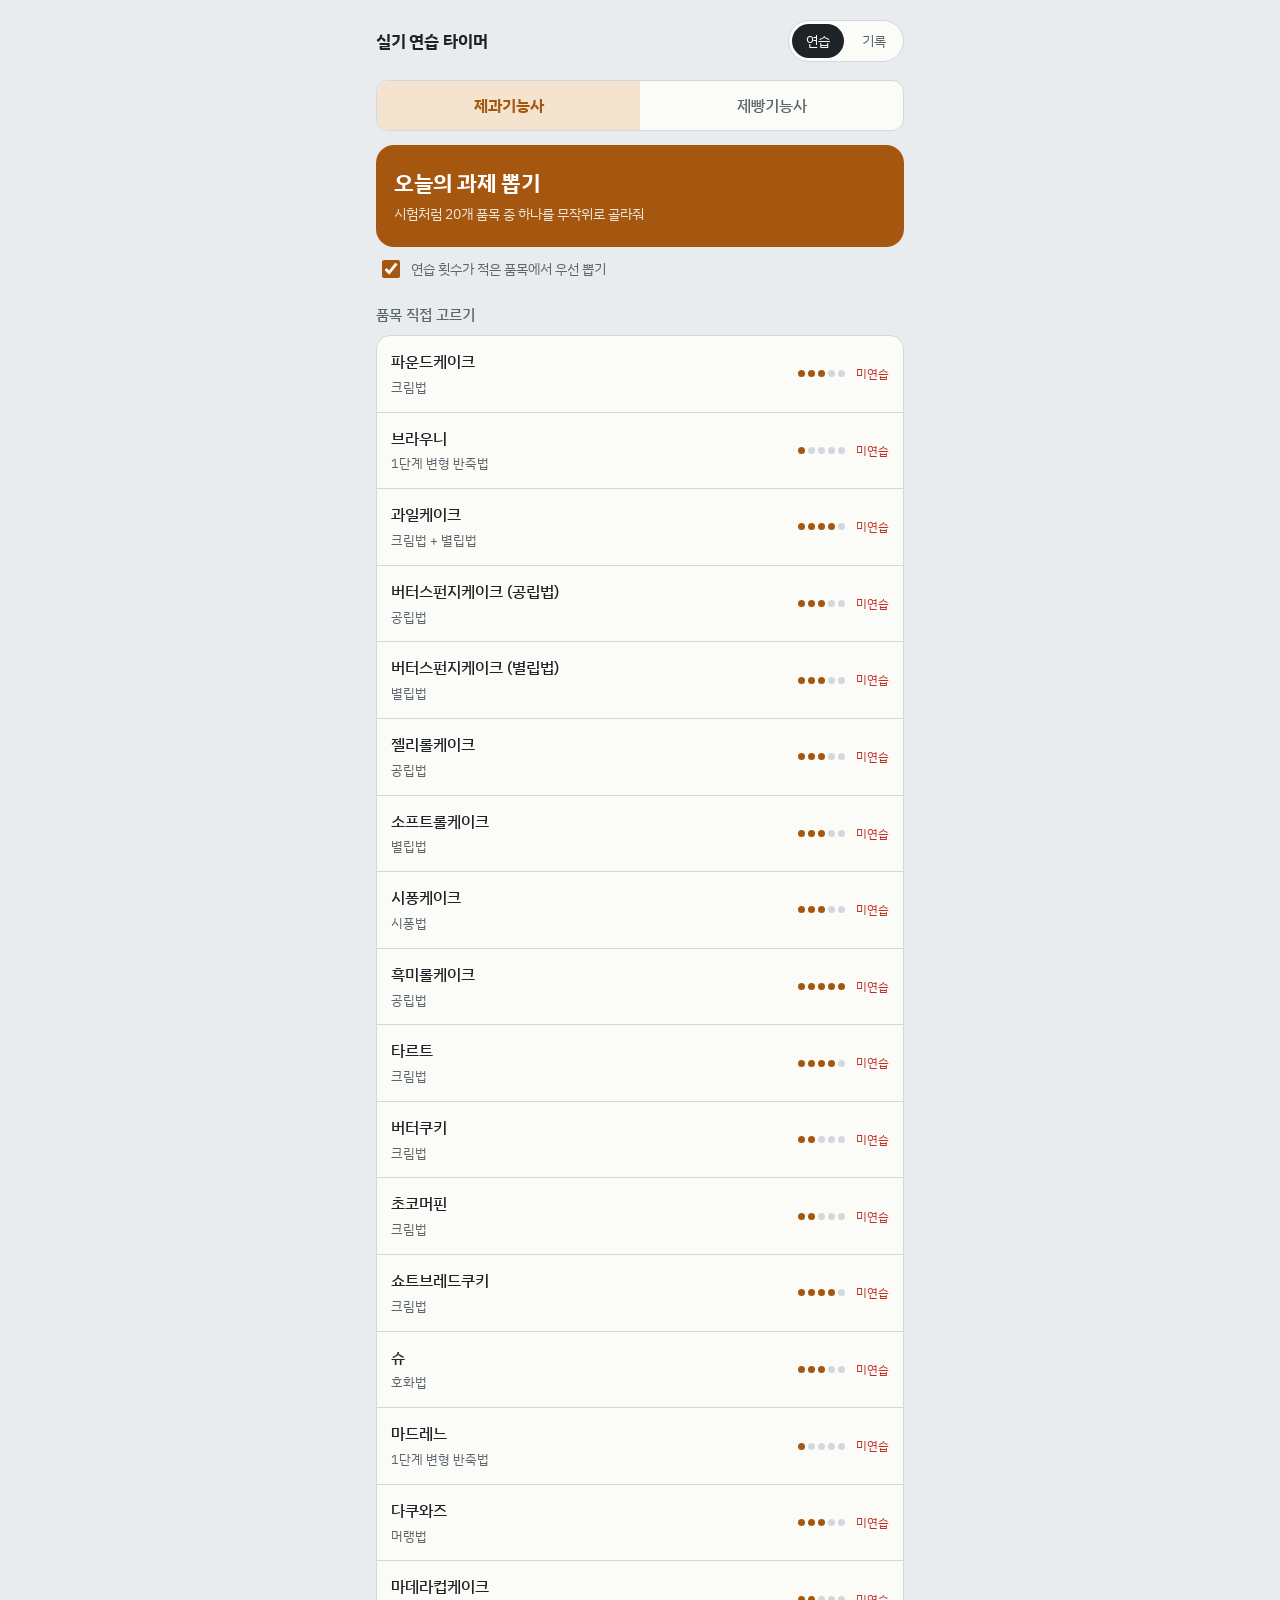
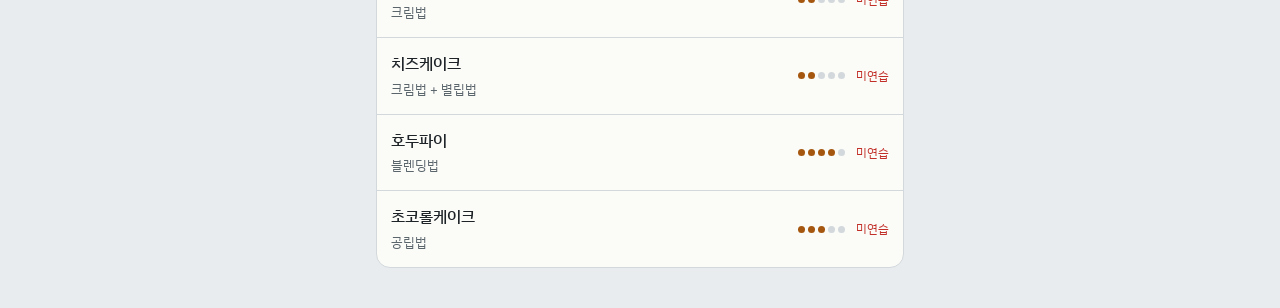
==== bake-practice.html @ e6104ab7 "Add bake-practice.html: 제과제빵 실기 연습 타이머 제과·제빵기능사 실기 연습용 단일 HTML 모바일 웹앱. 품목 랜덤 추첨, 시험·계량 타이머, 공정 단계 체크" ====
<!DOCTYPE html>
<html lang="ko">
<head>
<meta charset="utf-8">
<meta name="viewport" content="width=device-width, initial-scale=1, viewport-fit=cover">
<title>제과제빵 실기 연습 타이머</title>
<link rel="preconnect" href="https://fonts.googleapis.com">
<link rel="preconnect" href="https://fonts.gstatic.com" crossorigin>
<link href="https://fonts.googleapis.com/css2?family=IBM+Plex+Sans+KR:wght@400;500;700&display=swap" rel="stylesheet">
<style>
:root{
  --bg:#E8ECEE; --paper:#FBFBF8; --ink:#1D2327; --muted:#5B656C; --line:#D2D8DC;
  --crust:#A5570F; --crust-soft:#F4E4CF; --alarm:#C22F28; --alarm-soft:#F8DEDC; --ok:#2E6A4E; --ok-soft:#DCEDE3;
  box-sizing:border-box;
  padding-top:env(safe-area-inset-top,0px); padding-bottom:env(safe-area-inset-bottom,0px);
}
@media (prefers-color-scheme:dark){
  :root:not([data-theme="light"]){
    --bg:#141819; --paper:#1E2326; --ink:#ECEFF0; --muted:#9BA4AA; --line:#2E3539;
    --crust:#E39445; --crust-soft:#3A2A1A; --alarm:#F2665F; --alarm-soft:#3D1F1D; --ok:#72C39B; --ok-soft:#1D3328;
  }
}
:root[data-theme="dark"]{
  --bg:#141819; --paper:#1E2326; --ink:#ECEFF0; --muted:#9BA4AA; --line:#2E3539;
  --crust:#E39445; --crust-soft:#3A2A1A; --alarm:#F2665F; --alarm-soft:#3D1F1D; --ok:#72C39B; --ok-soft:#1D3328;
}
html{scroll-padding-top:env(safe-area-inset-top,0px);}
*,*::before,*::after{box-sizing:border-box;}
body{margin:0;background:var(--bg);color:var(--ink);
  font-family:"IBM Plex Sans KR",-apple-system,"Apple SD Gothic Neo","Malgun Gothic",sans-serif;
  font-size:16px;line-height:1.55;-webkit-tap-highlight-color:transparent;}
.wrap{max-width:560px;margin:0 auto;padding:16px 16px 40px;}
header.top{display:flex;align-items:center;justify-content:space-between;gap:12px;margin:4px 0 18px;}
header.top h1{font-size:1.05rem;margin:0;font-weight:700;letter-spacing:-.01em;}
nav.tabs{display:flex;gap:4px;background:var(--paper);border:1px solid var(--line);border-radius:999px;padding:3px;}
nav.tabs button{border:0;background:transparent;color:var(--muted);font:inherit;font-size:.9rem;padding:6px 14px;border-radius:999px;cursor:pointer;}
nav.tabs button[aria-current="true"]{background:var(--ink);color:var(--paper);}
button{font:inherit;}
button:focus-visible,input:focus-visible,textarea:focus-visible,label:focus-within{outline:2px solid var(--crust);outline-offset:2px;}
.seg{display:grid;grid-template-columns:1fr 1fr;border:1px solid var(--line);border-radius:12px;overflow:hidden;background:var(--paper);margin-bottom:14px;}
.seg button{border:0;background:transparent;padding:12px;font-weight:500;color:var(--muted);cursor:pointer;}
.seg button[aria-pressed="true"]{background:var(--crust-soft);color:var(--crust);font-weight:700;}
.draw{width:100%;border:0;border-radius:18px;background:var(--crust);color:#fff;padding:22px 18px;text-align:left;cursor:pointer;display:block;}
.draw strong{display:block;font-size:1.35rem;letter-spacing:-.02em;}
.draw span{opacity:.85;font-size:.9rem;}
.opt{display:flex;align-items:center;gap:8px;margin:10px 2px 22px;color:var(--muted);font-size:.9rem;}
.opt input{width:18px;height:18px;accent-color:var(--crust);}
h2{font-size:.95rem;color:var(--muted);font-weight:500;margin:0 0 8px;}
.list{background:var(--paper);border:1px solid var(--line);border-radius:14px;overflow:hidden;}
.row{display:flex;align-items:center;justify-content:space-between;gap:10px;width:100%;border:0;background:transparent;color:inherit;text-align:left;padding:13px 14px;border-top:1px solid var(--line);cursor:pointer;}
.row:first-child{border-top:0;}
.row .nm{font-weight:500;}
.row .mt{font-size:.8rem;color:var(--muted);}
.row .right{display:flex;align-items:center;gap:10px;flex-shrink:0;}
.dots{display:inline-flex;gap:3px;}
.dots i{width:7px;height:7px;border-radius:50%;background:var(--line);display:block;}
.dots i.on{background:var(--crust);}
.cnt{font-size:.78rem;color:var(--muted);min-width:34px;text-align:right;}
.cnt.zero{color:var(--alarm);}
.card{background:var(--paper);border:1px solid var(--line);border-radius:16px;padding:18px;margin-bottom:14px;}
.item-title{font-size:1.9rem;font-weight:700;letter-spacing:-.03em;line-height:1.2;margin:0 0 6px;}
.meta{color:var(--muted);font-size:.9rem;display:flex;gap:10px;align-items:center;flex-wrap:wrap;}
ul.tips{margin:10px 0 0;padding-left:1.1em;}
ul.tips li{margin:4px 0;}
.fields{display:grid;grid-template-columns:1fr 1fr;gap:10px;}
.field label{display:block;font-size:.82rem;color:var(--muted);margin-bottom:4px;}
.field input{width:100%;font:inherit;font-size:1.2rem;padding:10px 12px;border:1px solid var(--line);border-radius:10px;background:var(--bg);color:var(--ink);font-variant-numeric:tabular-nums;}
.note{font-size:.82rem;color:var(--muted);margin:10px 0 0;}
.btn{display:block;width:100%;border:0;border-radius:14px;padding:16px;font-weight:700;font-size:1.05rem;cursor:pointer;}
.btn.primary{background:var(--ink);color:var(--paper);}
.btn.ghost{background:transparent;color:var(--ink);border:1px solid var(--line);font-weight:500;}
.btn.danger{background:transparent;color:var(--alarm);border:1px solid var(--line);font-weight:500;}
.btns{display:grid;gap:8px;margin-top:12px;}
.btns.two{grid-template-columns:1fr 1fr;}
/* 실행 화면 */
.dialbox{position:relative;width:min(78vw,300px);aspect-ratio:1;margin:4px auto 6px;}
.dialbox svg{width:100%;height:100%;transform:rotate(-90deg);}
.dial-bg{stroke:var(--line);}
.dial-fg{stroke:var(--crust);transition:stroke-dashoffset .25s linear;}
.over .dial-fg{stroke:var(--alarm);}
.dial-center{position:absolute;inset:0;display:flex;flex-direction:column;align-items:center;justify-content:center;text-align:center;}
.dial-time{font-size:clamp(2.6rem,13vw,3.6rem);font-weight:700;letter-spacing:-.04em;font-variant-numeric:tabular-nums;line-height:1;}
.over .dial-time{color:var(--alarm);}
.dial-sub{font-size:.85rem;color:var(--muted);margin-top:6px;}
.run-name{text-align:center;font-weight:700;font-size:1.15rem;margin:0;}
.paused-flag{text-align:center;color:var(--crust);font-weight:700;margin:4px 0 0;}
.weigh{display:flex;justify-content:space-between;align-items:center;background:var(--crust-soft);color:var(--crust);border-radius:12px;padding:10px 14px;margin:12px 0;font-weight:500;}
.weigh.late{background:var(--alarm-soft);color:var(--alarm);}
.weigh b{font-variant-numeric:tabular-nums;font-size:1.3rem;}
ol.steps{list-style:none;margin:0;padding:0;counter-reset:s;}
ol.steps li{display:grid;grid-template-columns:26px 1fr;column-gap:12px;align-items:center;padding:11px 12px;border-top:1px solid var(--line);}
ol.steps li:first-child{border-top:0;}
ol.steps li::before{counter-increment:s;content:counter(s);flex:0 0 26px;height:26px;border-radius:50%;border:1px solid var(--line);display:flex;align-items:center;justify-content:center;font-size:.78rem;color:var(--muted);}
ol.steps li.done{color:var(--muted);}
ol.steps li.done::before{content:"✓";background:var(--ok-soft);color:var(--ok);border-color:transparent;}
ol.steps li.cur{background:var(--crust-soft);}
ol.steps li.cur::before{background:var(--crust);color:#fff;border-color:transparent;}
ol.steps .sn{flex:1;}
.sh{display:flex;align-items:center;justify-content:space-between;gap:10px;width:100%;border:0;background:transparent;color:inherit;text-align:left;padding:0;cursor:pointer;font:inherit;}
.sh .chev{font-size:.75rem;color:var(--muted);transition:transform .15s;}
.sh[aria-expanded="true"] .chev{transform:rotate(90deg);}
.sd{grid-column:2;margin-top:8px;font-size:.9rem;color:var(--ink);background:var(--paper);border:1px solid var(--line);border-radius:10px;padding:10px 12px;}
.sd ul{margin:0;padding-left:1.1em;}
.sd li{display:list-item;padding:2px 0;border:0;}
.sd li::before{content:none;}
.sd .sub{font-size:.8rem;color:var(--muted);margin:8px 0 4px;}
.wlist label{display:flex;align-items:center;gap:10px;padding:5px 0;}
.wlist input{width:20px;height:20px;accent-color:var(--ok);flex-shrink:0;}
.wlist .amt{margin-left:auto;font-variant-numeric:tabular-nums;font-weight:700;}
.wlist label.got{color:var(--muted);text-decoration:line-through;}
.bjcalc{display:grid;grid-template-columns:repeat(3,1fr);gap:6px;margin-top:6px;}
.bjcalc input{width:100%;font:inherit;padding:6px 8px;border:1px solid var(--line);border-radius:8px;background:var(--bg);color:var(--ink);font-variant-numeric:tabular-nums;}
.bjcalc span{font-size:.72rem;color:var(--muted);display:block;margin-bottom:2px;}
.bjout{margin-top:6px;font-weight:700;font-variant-numeric:tabular-nums;}
.recipe textarea{min-height:140px;}
ol.steps li.cur .sn{font-weight:700;}
ol.steps .st{font-size:.8rem;font-variant-numeric:tabular-nums;color:var(--muted);}
.stepbtn{position:sticky;bottom:calc(10px + env(safe-area-inset-bottom,0px));margin-top:12px;box-shadow:0 6px 18px rgba(0,0,0,.18);background:var(--crust);color:#fff;}
details{margin-top:4px;}
summary{cursor:pointer;color:var(--muted);font-size:.9rem;padding:4px 0;}
/* 결과 */
.bigstat{font-size:2.4rem;font-weight:700;letter-spacing:-.03em;font-variant-numeric:tabular-nums;line-height:1.1;}
.bigstat.over{color:var(--alarm);}
.bars .b{display:grid;grid-template-columns:1fr auto;gap:2px 10px;margin:8px 0;font-size:.88rem;}
.bars .track{grid-column:1/-1;height:6px;background:var(--line);border-radius:3px;overflow:hidden;}
.bars .fill{height:100%;background:var(--crust);}
.checks label{display:flex;align-items:center;gap:10px;padding:8px 0;}
.checks input{width:20px;height:20px;accent-color:var(--ok);}
textarea{width:100%;min-height:80px;font:inherit;padding:10px 12px;border:1px solid var(--line);border-radius:10px;background:var(--bg);color:var(--ink);resize:vertical;}
.hist .row{cursor:default;align-items:flex-start;flex-direction:column;gap:2px;}
.hist .l1{display:flex;justify-content:space-between;width:100%;gap:10px;}
.hist .memo{font-size:.85rem;color:var(--muted);white-space:pre-wrap;}
.pill{font-size:.75rem;padding:2px 8px;border-radius:999px;background:var(--ok-soft);color:var(--ok);}
.pill.bad{background:var(--alarm-soft);color:var(--alarm);}
.grid{display:grid;grid-template-columns:repeat(auto-fill,minmax(120px,1fr));gap:6px;}
.grid div{background:var(--paper);border:1px solid var(--line);border-radius:10px;padding:8px 10px;font-size:.82rem;}
.grid div b{display:block;font-size:1.1rem;font-variant-numeric:tabular-nums;}
.grid div.zero b{color:var(--alarm);}
.shuffle{font-size:1.9rem;font-weight:700;text-align:center;padding:60px 0;letter-spacing:-.03em;color:var(--crust);}
.empty{padding:28px 16px;text-align:center;color:var(--muted);}
@media (prefers-reduced-motion:reduce){.dial-fg{transition:none;}}
</style>
</head>
<body>
<div class="wrap">
  <header class="top">
    <h1>실기 연습 타이머</h1>
    <nav class="tabs" id="tabs">
      <button data-tab="home">연습</button>
      <button data-tab="history">기록</button>
    </nav>
  </header>
  <main id="app"></main>
</div>
<script>
(function(){
const W='재료 계량', END=['제출','정리·청소'];
const PREP='틀·유산지 준비, 오븐 예열';
const P=(id,name,m,d,steps,tips)=>({id,name,m,d,steps,tips});

const PASTRY=[
P('pound','파운드케이크','크림법',3,[W,PREP,'버터 풀고 설탕·소금 넣어 크림화','계란 조금씩 넣으며 크림화','가루 섞기','비중 측정·기록','팬닝','굽기 (껍질 생기면 가운데 칼집)',...END],
 ['반죽기 사용이 허용되는 품목','굽다가 껍질이 생길 때 가운데를 갈라 줘야 모양이 잡혀']),
P('brownie','브라우니','1단계 변형 반죽법',1,[W,'원형 유산지 재단, 오븐 예열','견과류 미리 굽기','초콜릿·버터 중탕으로 녹이기','계란·설탕 섞기','초콜릿 혼합 후 가루 섞기','견과류 넣고 빠르게 팬닝','굽기',...END],
 ['초콜릿 온도가 너무 높지 않게 관리','마지막 팬닝이 늦으면 반죽이 굳어버려','견과류 전처리 잊지 말기']),
P('fruit','과일케이크','크림법 + 별립법',4,[W,PREP,'과일·견과 전처리 (체리 썰고 물기 제거)','버터 크림화, 노른자 넣기','흰자 머랭 만들기','머랭·가루·과일 섞기','팬닝','굽기',...END],
 ['체리 물기를 충분히 빼야 반죽이 붉게 물들지 않아','잘랐을 때 과일이 고르게 퍼져 있어야 감점이 적어','본반죽이 되직해서 머랭 섞기가 까다로워']),
P('spongeA','버터스펀지케이크 (공립법)','공립법',3,[W,PREP,'전란·설탕 중탕하며 휘핑 (과열 주의)','가루 섞기','녹인 버터 섞기','비중 측정·기록','팬닝','굽기',...END],
 ['중탕할 때 계란이 익지 않게 온도계로 확인','가루를 너무 세게 섞으면 거품이 꺼지고 비중은 되돌릴 수 없어']),
P('spongeB','버터스펀지케이크 (별립법)','별립법',3,[W,PREP,'노른자 반죽 만들기','흰자 머랭 만들기','머랭·가루 나눠 섞기','녹인 버터 섞기','비중 측정·기록','팬닝','굽기',...END],
 ['계란 분리할 때 노른자가 섞이지 않게','머랭 덩어리가 남으면 속에 기포 구멍이 생겨']),
P('jelly','젤리롤케이크','공립법',3,[W,PREP,'전란·설탕 중탕하며 휘핑','가루 섞기','비중 측정·기록','팬닝','굽기','시트에 잼 바르기','말기',...END],
 ['말 때 시트가 터지면 감점','유산지 떼는 과정도 조심']),
P('softroll','소프트롤케이크','별립법',3,[W,PREP,'노른자 반죽 만들기','흰자 머랭 만들기','머랭·가루 섞기','비중 측정·기록','팬닝','굽기','시트에 잼 바르기','말기',...END],
 ['충전물은 잼','머랭과 반죽을 고르게 섞되 거품이 꺼지지 않게']),
P('chiffon','시퐁케이크','시퐁법',3,[W,'시퐁 틀에 물 분무, 오븐 예열','노른자 반죽 (식용유·물 포함)','흰자 머랭 만들기','머랭 섞기','비중 측정·기록','팬닝','굽기','충분히 식힌 뒤 틀에서 분리',...END],
 ['유산지 없이 굽고 손으로 떼어내야 해','가루·유지 넣는 타이밍이 다른 스펀지류보다 빨라','식히는 시간이 촉박하니 역산해서 계획']),
P('heukmi','흑미롤케이크','공립법',5,[W,PREP,'전란·설탕 중탕하며 휘핑','쌀가루 섞기','비중 측정·기록','팬닝','굽기','생크림 손으로 휘핑','미지근할 때 크림 바르고 말기',...END],
 ['현행 최고 난이도. 시트가 찢어지면 실격','너무 뜨겁거나 차가울 때 말면 잘 찢어져','힘을 빼고 말고, 면포에 물을 넉넉히','생크림은 기계 없이 단단하게 휘핑']),
P('tart','타르트','크림법',4,[W,'타르트 반죽 만들기 (크림법)','반죽 냉장 휴지','충전물 만들기 (크림법), 오븐 예열','반죽 밀어 틀에 깔기','충전물 채우고 토핑','굽기',...END],
 ['크림법을 두 번 해야 해서 체력 소모가 커','반죽은 글루텐이 덜 생기게 최소한으로 치대기']),
P('buttercookie','버터쿠키','크림법',2,[W,'팬 준비, 오븐 예열','버터 크림화 (수작업)','계란 넣고 가루 섞기','짤주머니로 모양 짜기 (장미형·8자형)','굽기',...END],
 ['기계 사용 불가, 손으로만','짤주머니를 오래 쥐면 손 열로 버터가 녹아','실패한 모양은 반죽에 다시 넣고 짜도 돼','크기가 균일해야 해']),
P('muffin','초코머핀','크림법',2,[W,'머핀틀 준비, 오븐 예열','버터 크림화, 계란 조금씩','가루·초코칩 섞기','균일하게 팬닝','굽기',...END],
 ['초코칩이 고르게 퍼지고 윗면이 갈라지면 좋아','팬닝 양을 일정하게']),
P('shortbread','쇼트브레드쿠키','크림법',4,[W,'버터 크림화, 계란 넣기','가루 섞어 반죽','반죽 냉장 휴지, 오븐 예열','밀어 펴고 쿠키틀로 찍기','계란물 바르고 포크 무늬','굽기',...END],
 ['손 열로 버터가 녹지 않게 빠르게','남는 반죽을 최소로, 덧가루는 적당히','포크 무늬까지 채점 대상']),
P('choux','슈','호화법',3,[W,'팬 준비, 오븐 예열','물·버터·소금 끓이기','밀가루 넣고 호화','계란으로 되기 조절','짜기 (팬닝)','물 분무','굽기 (아랫불 먼저 세게)',...END],
 ['공정은 단순한데 반죽 상태 판단이 전부','굽는 중간에 오븐 문 열지 않기','부풀어 갈라지고 속이 비어야 성공']),
P('madeleine','마드레느','1단계 변형 반죽법',1,[W,'틀에 버터·밀가루 칠, 오븐 예열','가루·설탕에 계란 섞기','녹인 버터 식혀 섞기, 레몬 제스트','반죽 휴지','균일하게 팬닝','굽기',...END],
 ['쉬운 대신 크기 균일이 득점 포인트','배꼽이 잘 올라오면 좋아']),
P('dacquoise','다쿠와즈','머랭법',3,[W,'팬·틀 준비, 오븐 예열','단단한 머랭 만들기','아몬드가루·분당 섞기','짜기','분당 뿌리기 (여러 번)','굽기','식힌 뒤 버터크림 샌드',...END],
 ['머랭을 단단하게','표면이 갈라지도록 분당을 여러 번 고르게']),
P('madeira','마데라컵케이크','크림법',2,[W,'머핀틀 준비, 오븐 예열','호두 굽기·건포도 전처리','버터 크림화, 계란 조금씩','가루·과일 섞기','균일하게 팬닝','굽기','퐁당 바르고 추가로 굽기',...END],
 ['충전물이 고르게 퍼져야 해','퐁당 바르는 타이밍 놓치지 않기']),
P('cheese','치즈케이크','크림법 + 별립법',2,[W,'비중컵에 버터·설탕 코팅, 오븐 예열','버터·크림치즈 크림화, 노른자 넣기','우유·럼·레몬즙 넣기','약한 흰자 머랭 만들기','머랭·가루 섞기','비중 측정·기록','팬닝','중탕으로 굽기',...END],
 ['머랭은 약하게. 세게 치면 과하게 부풀어','시험장에 따라 흰자를 손으로 쳐야 할 수도 있어','제출할 때 컵에서 깨끗하게 빠져야 해']),
P('walnut','호두파이','블렌딩법',4,[W,'파이 반죽 (찬 버터를 가루에 섞기)','반죽 냉장 휴지','호두 굽기, 오븐 예열','충전물 만들고 거품 가라앉히기','반죽 밀어 틀에 깔고 가장자리 성형','호두·충전물 채우기','굽기',...END],
 ['충전물 거품이 남으면 구울 때 부풀어 터져','충전물이 넘치거나 흐르지 않게']),
P('chocoroll','초코롤케이크','공립법',3,[W,PREP,'전란·설탕 중탕하며 휘핑','가루·코코아 섞기 (뭉침 주의)','녹인 버터·우유 섞기','비중 측정·기록','팬닝','굽기','가나슈 만들기','가나슈 바르고 말기',...END],
 ['코코아가 뭉치기 쉬우니 체 쳐서 고르게','말 때 시트가 터지지 않게'])
];

function B(opts){
  const s=[W,'반죽 (반죽온도 측정)','1차 발효'];
  if(opts.pre) s.push(...opts.pre);
  s.push('분할','둥글리기','중간 발효',opts.shape||'성형');
  if(opts.shape2) s.push(...opts.shape2);
  s.push('팬닝','2차 발효');
  if(opts.post) s.push(...opts.post);
  s.push(opts.bake||'굽기');
  if(opts.after) s.push(...opts.after);
  s.push(...END);
  return s;
}
const BREAD=[
P('plain','식빵 (비상스트레이트법)','비상스트레이트법',1,B({shape:'성형 (삼봉형)'}),['비상스트레이트법 조건(반죽온도·발효)은 문제지 요구사항대로','반죽만 잘 나오면 가장 무난한 편']),
P('milk','우유식빵','스트레이트법',1,B({shape:'성형 (삼봉형)'}),['토핑 없는 식빵류라 반죽 상태와 공정 순서가 핵심']),
P('rice','쌀식빵','스트레이트법',1,B({shape:'성형'}),['토핑 없는 식빵류, 반죽 상태에 집중']),
P('pullman','풀만식빵','스트레이트법',1,B({shape:'성형 후 뚜껑 있는 틀에 넣기'}),['뚜껑 달린 틀에서 육면체 모양을 내는 게 목표']),
P('butterroll','버터롤','스트레이트법',2,B({shape:'번데기 모양 성형'}),['성형 크기와 모양을 일정하게']),
P('twist','단과자빵 (트위스트형)','스트레이트법',2,B({shape:'8자형 등 꼬기 성형'}),['8자형은 연습량이 많이 필요해','모양이 일정해야 해']),
P('bagel','베이글','스트레이트법',2,B({shape:'링 모양 성형 (구멍 넉넉히)',post:['끓는 물에 데치기']}),['구멍을 작게 만들면 구울 때 막혀서 감점','데칠 때 유산지를 빨리 떼고 앞면이 위로 오게']),
P('grissini','그리시니','스트레이트법',3,B({shape:'가늘고 길게 밀어 성형'}),['제출 개수가 가장 많고 시간이 짧아 타임오버가 잦아','오븐 공간이 부족하면 나눠서 발효·굽기 계획을 미리 짜기']),
P('rye','호밀빵','스트레이트법',3,B({post:['칼집 내기']}),['칼집 모양이 중요해']),
P('wholewheat','통밀빵','스트레이트법',3,B({shape:'성형 후 오트밀 묻히기'}),['오트밀을 붙인 채로 발효']),
P('buttertop','버터톱식빵','스트레이트법',3,B({shape:'성형',post:['윗면 칼집 내고 버터 짜기']}),['반죽이 질어서 덧가루를 잘 써야 해','표면이 울퉁불퉁하면 구운 모양에 그대로 나와']),
P('mocha','모카빵','스트레이트법',4,B({pre:['토핑 쿠키 반죽 만들기 (크림법)'],shape:'성형 (건포도 고르게)',shape2:['토핑 반죽 밀어 덮기']}),['토핑 반죽은 휴지 후 덧가루를 넉넉히','토핑이 바닥까지 닿으면 감점되기 쉬워']),
P('soboro','단과자빵 (소보로빵)','스트레이트법',4,B({pre:['소보로 토핑 만들기'],shape:'둥글게 성형',shape2:['물 묻혀 토핑 묻히기']}),['토핑이 고르게, 떨어지지 않게 붙이기']),
P('sausage','소시지빵','스트레이트법',4,B({pre:['속재료 준비 (양파 썰기 등)'],shape:'소시지 감싸고 자르기 (잎·꽃 모양)',post:['토핑 올리기']}),['자를 때 끝을 조금 남기고 포개기','발효 중 소시지가 튀어나오지 않게']),
P('chestnut','밤식빵','스트레이트법',4,B({pre:['토핑 준비'],shape:'밤 넣고 말아 성형',post:['토핑 올리기']}),['토핑 양 조절에 실패하면 배분이 틀어져']),
P('cream','단과자빵 (크림빵)','스트레이트법',4,B({pre:['충전물 준비'],shape:'크림 넣고 성형·칼집'}),['굽다가 크림이 새면 사실상 불합격','성형 공정이 많아 시간에 쫓기기 쉬워']),
P('redbean','단팥빵 (비상스트레이트법)','비상스트레이트법',4,B({shape:'팥앙금 싸서 성형'}),['봉합을 확실히 해서 앙금이 새지 않게']),
P('corn','옥수수식빵','스트레이트법',5,B({shape:'성형 (삼봉형)'}),['반죽이 매우 질어서 난이도가 높아','덧가루는 필요한 만큼만, 반죽이 찢어지지 않게']),
P('donut','빵도넛','스트레이트법',5,B({shape:'8자형·꽈배기형 성형',bake:'튀기기'}),['튀기는 시간을 꼭 남겨두기, 시간 배분 실패가 흔해','튀기다 성형이 풀리지 않게']),
P('sweetroll','스위트롤','스트레이트법',5,B({shape:'밀어 펴고 계피설탕 뿌려 말기',shape2:['잎 모양 등으로 자르기']}),['늘려가며 말다가 찢어지기 쉬워','2차 발효가 길어지면 말린 부분이 튀어나와'])
];
const CATS={pastry:{label:'제과',items:PASTRY},bread:{label:'제빵',items:BREAD}};
const findItem=(cat,id)=>CATS[cat].items.find(i=>i.id===id);

/* ---------- 단계별 상세 ---------- */
const RULES=[
[/재료 계량/,c=>['저울에 빈 용기를 올리고 영점(0)을 맞춘 뒤 달기','재료마다 따로 담아 배합표 순서대로 늘어놓기. 감독관이 확인하기 쉬워야 해','다 달면 배합표와 한 줄씩 대조해서 빠지거나 잘못 단 재료가 없는지 확인','흘린 재료는 바로 닦고, 계량 시간 안에 끝내는 게 우선',
  ...(c==='bread'?['이스트와 소금은 서로 닿지 않게 따로 두기','물은 반죽온도를 맞출 수 있게 온도를 조절해서 준비']:['버터·크림치즈 같은 유지는 계량해두면 크림화 전까지 실온에서 부드러워져'])]],
[/틀.*(준비|칠|분무|코팅)|팬 준비|팬·틀|오븐 예열|유산지 재단/,()=>['품목에 맞게 틀 준비 (유산지 깔기, 기름칠, 물 분무 등)','오븐은 굽기 온도로 미리 예열','반죽이 끝나자마자 팬닝할 수 있게 먼저 해두기']],
[/크림화/,()=>['버터(또는 크림치즈)를 먼저 부드럽게 풀기','설탕·소금은 나눠 넣으며 색이 밝고 가벼워질 때까지']],
[/계란 조금씩|계란 넣/,()=>['계란은 조금씩 나눠 넣고 매번 완전히 섞은 뒤 다음 것 넣기','한 번에 넣으면 버터와 분리돼 반죽이 몽글몽글해져']],
[/중탕하며 휘핑/,()=>['계란·설탕을 중탕으로 따뜻하게 데우며 설탕 녹이기','과열되면 계란이 익으니 온도계로 확인','중탕에서 내려 색이 밝아지고, 떨어뜨린 반죽 자국이 잠시 남을 때까지 휘핑']],
[/중탕으로 녹이기/,()=>['볼 바닥이 끓는 물에 직접 닿지 않게','초콜릿은 과열되지 않게 저으며 녹이기']],
[/머랭 만들기/,()=>['볼과 거품기에 기름기나 노른자가 없어야 해','거품이 생긴 뒤 설탕을 나눠 넣기','품목에 맞는 단단함까지. 치즈케이크는 약하게, 다쿠와즈는 단단하게']],
[/머랭.*섞|머랭 섞/,()=>['머랭은 한 번에 넣지 말고 나눠서','주걱으로 바닥에서 위로 가르듯 섞어 거품 살리기','덩어리가 없게, 하지만 과하게 섞으면 비중이 올라가']],
[/노른자 반죽|노른자 넣기/,()=>['노른자에 설탕을 넣고 색이 밝아질 때까지 젓기','액체 재료는 나눠 넣어 고르게']],
[/가루.*섞|쌀가루 섞/,()=>['가루는 체에 쳐서 덩어리 없이','주걱으로 가볍게, 필요 이상 섞지 않기','볼 바닥에 가루가 남지 않았는지 확인']],
[/녹인 버터/,()=>['버터는 미리 녹여 따뜻하게 두기','반죽 일부와 먼저 섞은 뒤 본반죽에 넣으면 바닥에 가라앉지 않아']],
[/비중/,()=>['같은 컵에 물과 반죽을 각각 가득 채워 무게를 재','비중 = 반죽 무게 ÷ 같은 부피의 물 무게','측정값을 답안에 기록']],
[/팬닝/,()=>['정해진 양과 개수대로 균일하게','틀에 넣은 반죽은 윗면을 평평하게 고르기','제빵은 발효·굽기로 커질 걸 생각해 간격 넉넉히']],
[/^굽기|중탕으로 굽기|추가로 굽기/,()=>['넣은 시각을 기록해두기','중간에 색을 보고 팬 방향을 바꿔 고르게','색·탄력 등으로 다 익었는지 확인한 뒤 꺼내기']],
[/말기/,()=>['유산지를 조심해서 떼기','처음을 단단히 말고 끝까지 일정한 힘으로','이음매가 아래로 가게 두기']],
[/잼 바르기|크림 바르고|가나슈 바르고/,()=>['끝부분은 조금 남기고 고르게 펴 바르기','말기 시작하는 쪽에 얕게 칼집을 내면 말기 쉬워']],
[/가나슈 만들기/,()=>['데운 생크림을 초콜릿에 붓고 저어 녹이기','바르기 좋은 되기까지 식히기']],
[/생크림 손으로/,()=>['볼을 차갑게 하면 빨리 올라와','단단하게 휘핑해야 말았을 때 무너지지 않아']],
[/휴지/,()=>['비닐로 싸서 마르지 않게','휴지하는 동안 충전물 같은 다음 작업을 진행해 시간 아끼기']],
[/전처리|견과류 미리|호두 굽기/,()=>['견과류는 오븐에 살짝 구워 향 내기','건과일은 씻거나 불린 뒤 물기를 충분히 빼기','썰어야 하는 재료는 크기를 일정하게']],
[/끓이기/,()=>['물·버터·소금을 함께 끓여 버터를 완전히 녹이기']],
[/호화/,()=>['불 위에서 밀가루를 한 번에 넣고 빠르게 저어 익히기','바닥에 얇은 막이 생길 정도까지']],
[/되기 조절/,()=>['계란은 조금씩 넣으며 되기 확인','주걱으로 들었을 때 매끈하게 늘어지며 떨어지는 정도']],
[/짜기/,()=>['짤주머니는 손 열이 덜 가게 조금씩 채우기','크기와 간격을 일정하게']],
[/분당 뿌리기/,()=>['체로 고르게 뿌리고, 녹아들면 다시 뿌리기']],
[/물 분무/,()=>['굽기 전 반죽 표면에 물을 고르게 뿌리기']],
[/퐁당/,()=>['굽기 막바지에 꺼내 퐁당을 바르고 다시 넣어 말리듯 굽기']],
[/샌드/,()=>['완전히 식힌 뒤 크림을 짜고 크기가 맞는 두 장을 맞붙이기']],
[/칼집/,()=>['일정한 깊이로 망설이지 말고 한 번에']],
[/쿠키틀|밀어 펴고/,()=>['일정한 두께로 밀기','덧가루는 적당히, 남는 반죽이 적게 찍기']],
[/계란물/,()=>['얇고 고르게 바르기']],
[/파이 반죽/,()=>['버터를 차가운 상태로 잘게 잘라 가루와 섞기','반죽은 뭉칠 정도로만']],
[/충전물 (준비|만들)|토핑 준비|토핑 만들기|토핑 쿠키|속재료|크림 준비/,()=>['발효나 휴지 시간 동안 준비하면 시간 절약','개수에 맞게 미리 나눠두기']],
[/반죽 \(반죽온도/,()=>['재료 넣는 순서와 믹싱 정도는 공개문제 요구대로','유지는 반죽이 한 덩어리로 뭉친 뒤(클린업 단계) 넣기','반죽을 얇게 늘렸을 때 막이 생기는지 확인','반죽온도를 재서 요구 온도와 비교']],
[/1차 발효/,()=>['요구된 온도·습도에 맞추기','부피가 커지고, 손가락으로 찔렀을 때 자국이 그대로 남으면 적당']],
[/^분할/,()=>['요구된 무게대로 저울로 빠르게','여러 번 떼었다 붙이지 않게']],
[/둥글리기/,()=>['표면이 매끄럽게 되도록 둥글게, 이음매는 아래로']],
[/중간 발효/,()=>['마르지 않게 덮어서 잠깐 두기. 반죽이 풀려 성형이 쉬워져']],
[/성형|말아|싸서|감싸|꼬기/,(c)=>c==='bread'?['공개문제의 모양 요구대로','가스를 빼고 이음매를 단단히 봉하기','크기와 모양을 일정하게']:[]],
[/2차 발효/,()=>['요구된 온도·습도에서','부피나 틀 높이 기준으로 판단, 과발효 주의']],
[/데치기/,()=>['끓는 물에 앞뒤로 짧게','유산지는 빨리 떼고 앞면이 위로 오게 팬닝']],
[/튀기기/,()=>['기름 온도를 확인하고 한 번에 너무 많이 넣지 않기','앞뒤 색이 고르게 뒤집기']],
[/오트밀/,()=>['표면에 물을 묻혀 오트밀을 고르게 붙이기']],
[/덮기/,()=>['휴지한 토핑 반죽을 밀어 빵을 덮되 바닥까지 닿지 않게']],
[/물 묻혀 토핑/,()=>['표면에 물을 묻히고 토핑을 눌러 고르게 붙이기']],
[/자르기/,()=>['끝을 조금 남기고 잘라 모양 잡기','간격을 일정하게']],
[/버터 짜기/,()=>['칼집 사이에 버터를 가늘게 짜기']],
[/토핑 올리기/,()=>['양을 고르게 나눠 올리기']],
[/^제출/,()=>['요구 개수를 확인하고 모양 좋은 것 위주로 정렬해 제출']],
[/정리/,()=>['작업대·도구 설거지와 정리까지 채점 대상','쓰레기는 분리해서 버리기']]
];
function recipeOf(cat,id){return (S.prefs.recipes&&S.prefs.recipes[cat+':'+id])||'';}
function parseRecipe(t){return t.split(/\n/).map(l=>l.trim()).filter(Boolean).map(l=>{
  const m=l.match(/^(.+?)[\s:]+([\d.,]+\s*(?:g|kg|ml|개|%)?)\s*$/i);return m?{n:m[1].trim(),a:m[2]}:{n:l,a:''};});}
function detailHTML(name,cat,id,live,idx){
  let b=[];RULES.forEach(([re,f])=>{if(re.test(name))b.push(...f(cat));});
  b=[...new Set(b)];
  let h=b.length?'<ul>'+b.map(x=>'<li>'+esc(x)+'</li>').join('')+'</ul>':'<p class="sub" style="margin:0">공개문제 요구사항대로 진행해.</p>';
  if(/재료 계량/.test(name)){
    const rs=parseRecipe(recipeOf(cat,id));
    if(!rs.length){h+='<p class="sub">배합표를 입력하면 여기서 재료별로 체크하면서 계량할 수 있어. 과제 준비 화면의 배합표 칸에 넣어줘.</p>';}
    else if(live){const w=S.active.weighed||[];
      h+='<p class="sub">계량 체크 ('+w.filter(Boolean).length+'/'+rs.length+')</p><div class="wlist">'+rs.map((r,i)=>'<label class="'+(w[i]?'got':'')+'"><input type="checkbox" data-wi="'+i+'" '+(w[i]?'checked':'')+'><span>'+esc(r.n)+'</span><span class="amt">'+esc(r.a)+'</span></label>').join('')+'</div>';}
    else{h+='<p class="sub">내 배합표</p><div class="wlist">'+rs.map(r=>'<label><span>'+esc(r.n)+'</span><span class="amt">'+esc(r.a)+'</span></label>').join('')+'</div>';}
  }
  if(/비중/.test(name)){
    h+='<p class="sub">비중 계산기 (g)</p><div class="bjcalc"><label><span>빈 컵</span><input type="number" inputmode="decimal" data-bj="c"></label><label><span>컵+물</span><input type="number" inputmode="decimal" data-bj="w"></label><label><span>컵+반죽</span><input type="number" inputmode="decimal" data-bj="d"></label></div><div class="bjout">비중 -</div>';
  }
  return h;
}
function stepsList(steps,openIdx,cat,id,live,rowInfo){
  return '<ol class="steps">'+steps.map((nm,i)=>{const r=rowInfo?rowInfo(i):{cls:'',tm:''};const op=openIdx===i;
    return '<li class="'+r.cls+'"><button class="sh" data-act="open" data-i="'+i+'" aria-expanded="'+op+'"><span class="sn">'+esc(nm)+'</span><span class="st">'+r.tm+' <span class="chev">▶</span></span></button>'+(op?'<div class="sd">'+detailHTML(nm,cat,id,live,i)+'</div>':'')+'</li>';}).join('')+'</ol>';
}

/* ---------- 저장 ---------- */
const KEY='bake-practice-v1';
function load(){try{const v=localStorage.getItem(KEY);return v?JSON.parse(v):null;}catch(e){return null;}}
const S=Object.assign({cat:'pastry',prefs:{sound:true,fresh:true,times:{}},history:[],active:null,view:'home',prepId:null},load()||{});
S.prefs=Object.assign({sound:true,fresh:true,times:{}},S.prefs||{});
function save(){try{localStorage.setItem(KEY,JSON.stringify(S));}catch(e){}}

/* ---------- 유틸 ---------- */
const $=s=>document.querySelector(s);
const esc=s=>String(s).replace(/[&<>"']/g,c=>({'&':'&amp;','<':'&lt;','>':'&gt;','"':'&quot;',"'":'&#39;'}[c]));
function fmt(ms){const neg=ms<0;ms=Math.abs(ms);const t=Math.floor(ms/1000),h=Math.floor(t/3600),m=Math.floor(t%3600/60),s=t%60;
  const p=n=>String(n).padStart(2,'0');return (neg?'+':'')+(h?h+':'+p(m):p(m))+':'+p(s);}
function mins(ms){const m=Math.round(ms/60000);return m>=60?Math.floor(m/60)+'시간 '+(m%60)+'분':m+'분';}
const dots=d=>'<span class="dots" aria-label="난이도 '+d+'/5">'+[1,2,3,4,5].map(i=>'<i class="'+(i<=d?'on':'')+'"></i>').join('')+'</span>';
function countFor(cat,id){return S.history.filter(h=>h.cat===cat&&h.itemId===id).length;}
function timesFor(cat,id){const t=S.prefs.times[cat+':'+id];return t||{total:cat==='bread'&&id==='grissini'?150:180,weigh:10};}

/* ---------- 소리·진동·화면유지 ---------- */
let ac=null,wl=null;
function initAudio(){try{if(!ac)ac=new (window.AudioContext||window.webkitAudioContext)();if(ac.state==='suspended')ac.resume();}catch(e){}}
function alertUser(n){
  try{navigator.vibrate&&navigator.vibrate(n>1?[300,150,300,150,300]:[250,120,250]);}catch(e){}
  if(!S.prefs.sound||!ac)return;
  for(let i=0;i<n+1;i++){const o=ac.createOscillator(),g=ac.createGain();o.frequency.value=880;o.connect(g);g.connect(ac.destination);
    const t=ac.currentTime+i*0.35;g.gain.setValueAtTime(0.0001,t);g.gain.exponentialRampToValueAtTime(0.3,t+0.02);g.gain.exponentialRampToValueAtTime(0.0001,t+0.25);o.start(t);o.stop(t+0.3);}
}
async function wake(){try{if('wakeLock' in navigator&&!wl){wl=await navigator.wakeLock.request('screen');wl.addEventListener('release',()=>{wl=null;});}}catch(e){}}
function unwake(){try{wl&&wl.release();}catch(e){}wl=null;}
document.addEventListener('visibilitychange',()=>{if(document.visibilityState==='visible'&&S.active&&!S.active.pauseStart)wake();});

/* ---------- 세션 ---------- */
function elapsed(a){const now=Date.now();return now-a.startAt-a.pausedMs-(a.pauseStart?now-a.pauseStart:0);}
function startSession(cat,id){
  const it=findItem(cat,id),t=timesFor(cat,id);
  S.active={cat,itemId:id,startAt:Date.now(),pausedMs:0,pauseStart:null,totalMin:t.total,weighMin:t.weigh,
    steps:it.steps.map(n=>({name:n,at:null})),fired:[],open:0,weighed:[]};
  S.view='run';save();initAudio();wake();render();
}
function curIdx(a){return a.steps.findIndex(s=>s.at===null);}

/* ---------- 화면 ---------- */
function setTabs(){document.querySelectorAll('#tabs button').forEach(b=>{
  const on=(b.dataset.tab==='history')===(S.view==='history');b.setAttribute('aria-current',on?'true':'false');});}

function viewHome(){
  const items=CATS[S.cat].items;
  return `
  <div class="seg" role="group" aria-label="종목">
    ${Object.entries(CATS).map(([k,v])=>`<button data-act="cat" data-cat="${k}" aria-pressed="${S.cat===k}">${v.label}기능사</button>`).join('')}
  </div>
  <button class="draw" data-act="draw"><strong>오늘의 과제 뽑기</strong><span>시험처럼 20개 품목 중 하나를 무작위로 골라줘</span></button>
  <label class="opt"><input type="checkbox" data-act="fresh" ${S.prefs.fresh?'checked':''}> 연습 횟수가 적은 품목에서 우선 뽑기</label>
  <h2>품목 직접 고르기</h2>
  <div class="list">
    ${items.map(it=>{const c=countFor(S.cat,it.id);return `<button class="row" data-act="pick" data-id="${it.id}">
      <span><span class="nm">${esc(it.name)}</span><br><span class="mt">${esc(it.m)}</span></span>
      <span class="right">${dots(it.d)}<span class="cnt ${c?'':'zero'}">${c?c+'회':'미연습'}</span></span></button>`;}).join('')}
  </div>`;
}

function viewPrep(){
  const it=findItem(S.cat,S.prepId),t=timesFor(S.cat,it.id);
  return `
  <div class="card">
    <p class="item-title">${esc(it.name)}</p>
    <div class="meta"><span>${CATS[S.cat].label}</span><span>${esc(it.m)}</span>${dots(it.d)}<span>${countFor(S.cat,it.id)}회 연습</span></div>
    <ul class="tips">${it.tips.map(x=>`<li>${esc(x)}</li>`).join('')}</ul>
  </div>
  <div class="card">
    <div class="fields">
      <div class="field"><label for="tt">시험시간 (분)</label><input id="tt" type="number" inputmode="numeric" min="30" max="300" value="${t.total}"></div>
      <div class="field"><label for="tw">계량시간 (분)</label><input id="tw" type="number" inputmode="numeric" min="1" max="30" value="${t.weigh}"></div>
    </div>
    <p class="note">품목마다 시험시간이 달라. 큐넷 공개문제에 적힌 시간으로 한 번 맞춰두면 다음부터 기억해둘게.</p>
    <label class="opt" style="margin:12px 0 0"><input type="checkbox" data-act="sound" ${S.prefs.sound?'checked':''}> 알림음 켜기 (진동은 항상)</label>
  </div>
  <div class="card recipe">
    <h2>배합표</h2>
    <p class="note" style="margin:0 0 8px">공개문제 배합표를 보고 한 줄에 재료 하나씩 적어둬. 계량 단계에서 체크리스트로 쓸 수 있어.</p>
    <textarea id="recipe" data-act="recipe" placeholder="재료이름 무게&#10;예) 재료A 000g&#10;예) 재료B 00g">${esc(recipeOf(S.cat,it.id))}</textarea>
  </div>
  <div class="card" style="padding:4px 0;overflow:hidden">
    <h2 style="padding:12px 14px 0">공정 미리 보기 <span style="font-size:.8rem">(단계를 누르면 설명)</span></h2>
    ${stepsList(it.steps,S.prepOpen,S.cat,it.id,false)}
  </div>
  <div class="btns">
    <button class="btn primary" data-act="start">연습 시작</button>
    <div class="btns two" style="margin:0"><button class="btn ghost" data-act="draw">다시 뽑기</button><button class="btn ghost" data-act="home">목록으로</button></div>
  </div>`;
}

function viewRun(){
  const a=S.active,it=findItem(a.cat,a.itemId),ci=curIdx(a);
  const tms=[];let prev=0;a.steps.forEach(s=>{if(s.at!==null){tms.push(fmt(s.at-prev));prev=s.at;}else tms.push('');});
  const rows=stepsList(a.steps.map(s=>s.name),a.open,a.cat,a.itemId,true,i=>({cls:a.steps[i].at!==null?'done':(i===ci?'cur':''),tm:tms[i]}));
  const r=88,C=2*Math.PI*r;
  return `
  <p class="run-name">${esc(it.name)}</p>
  <div class="dialbox" id="dial">
    <svg viewBox="0 0 200 200" aria-hidden="true">
      <circle class="dial-bg" cx="100" cy="100" r="${r}" fill="none" stroke-width="10"/>
      <circle class="dial-fg" id="arc" cx="100" cy="100" r="${r}" fill="none" stroke-width="10" stroke-linecap="round" stroke-dasharray="${C}" stroke-dashoffset="0"/>
    </svg>
    <div class="dial-center"><div class="dial-time" id="remain" role="timer">--:--</div><div class="dial-sub" id="elap"></div></div>
  </div>
  ${a.pauseStart?'<p class="paused-flag">일시정지됨</p>':''}
  <div class="weigh" id="weigh" ${a.steps[0].at!==null?'hidden':''}><span>계량 남은 시간</span><b id="wt">--:--</b></div>
  <p class="note" style="margin:0 0 6px">단계를 누르면 방법이 펼쳐져.</p><div class="card" style="padding:4px 0;overflow:hidden">${rows}</div>
  ${ci>=0?`<button class="btn stepbtn" data-act="next">「${esc(a.steps[ci].name)}」 완료</button>`:''}
  <div class="btns two">
    <button class="btn ghost" data-act="undo" ${a.steps[0].at===null?'disabled':''}>한 단계 되돌리기</button>
    <button class="btn ghost" data-act="pause">${a.pauseStart?'다시 시작':'일시정지'}</button>
  </div>
  <div class="btns"><button class="btn danger" data-act="finish">연습 끝내기</button></div>
  <details class="card" style="margin-top:14px"><summary>이 품목 주의할 점</summary><ul class="tips">${it.tips.map(x=>`<li>${esc(x)}</li>`).join('')}</ul></details>`;
}

function viewResult(){
  const a=S.active,it=findItem(a.cat,a.itemId),used=a.endAt,limit=a.totalMin*60000,over=used>limit;
  let prev=0;const durs=a.steps.filter(s=>s.at!==null).map(s=>{const d=s.at-prev;prev=s.at;return {name:s.name,d};});
  const max=Math.max(1,...durs.map(x=>x.d));
  const checks=['시간 안에 완성','모양·크기 균일','굽기 색 적당','공정 순서 안 틀림','위생·정리'];
  return `
  <div class="card">
    <p class="item-title">${esc(it.name)}</p>
    <div class="bigstat ${over?'over':''}">${fmt(used)}</div>
    <p class="note" style="margin-top:4px">제한 ${a.totalMin}분 중 ${over?'<b style="color:var(--alarm)">'+mins(used-limit)+' 초과</b>':mins(limit-used)+' 남기고 끝냄'} · 완료 단계 ${durs.length}/${a.steps.length}</p>
  </div>
  <div class="card"><h2>단계별 걸린 시간</h2><div class="bars">
    ${durs.length?durs.map(x=>`<div class="b"><span>${esc(x.name)}</span><span>${fmt(x.d)}</span><div class="track"><div class="fill" style="width:${Math.max(3,x.d/max*100)}%"></div></div></div>`).join(''):'<p class="note">완료한 단계가 없어.</p>'}
  </div></div>
  <div class="card"><h2>스스로 체크</h2><div class="checks">
    ${checks.map((c,i)=>`<label><input type="checkbox" class="ck" data-i="${i}" ${i===0&&!over&&durs.length===a.steps.length?'checked':''}> ${c}</label>`).join('')}
  </div>
  <label for="memo" class="note" style="display:block;margin:10px 0 6px">메모 (다음에 고칠 점)</label>
  <textarea id="memo" placeholder="예: 머랭 너무 오래 쳐서 비중 높게 나옴"></textarea></div>
  <div class="btns"><button class="btn primary" data-act="saveRes">기록 저장</button><button class="btn ghost" data-act="discard">저장하지 않고 나가기</button></div>`;
}

function viewHistory(){
  const cov=Object.entries(CATS).map(([k,v])=>{const done=v.items.filter(i=>countFor(k,i.id)>0).length;
    return `<h2 style="margin-top:6px">${v.label} 연습 현황 (${done}/${v.items.length})</h2><div class="grid" style="margin-bottom:16px">
      ${v.items.map(i=>{const c=countFor(k,i.id);return `<div class="${c?'':'zero'}"><b>${c}</b>${esc(i.name)}</div>`;}).join('')}</div>`;}).join('');
  const list=S.history.length?`<div class="list hist">${S.history.slice().reverse().map(h=>{
    const over=h.usedMs>h.limitMin*60000,d=new Date(h.date),ok=h.checks.filter(Boolean).length;
    return `<div class="row"><div class="l1"><span class="nm">${esc(h.name)}</span><span class="pill ${over?'bad':''}">${over?'시간 초과':'시간 내'}</span></div>
      <span class="mt">${d.getMonth()+1}/${d.getDate()} ${String(d.getHours()).padStart(2,'0')}:${String(d.getMinutes()).padStart(2,'0')} · ${fmt(h.usedMs)} / ${h.limitMin}분 · 체크 ${ok}/${h.checks.length}</span>
      ${h.memo?`<span class="memo">${esc(h.memo)}</span>`:''}</div>`;}).join('')}</div>
    <div class="btns"><button class="btn danger" data-act="clear">기록 모두 지우기</button></div>`
    :`<div class="card empty">아직 기록이 없어. 과제를 하나 뽑아서 첫 연습을 해봐.</div>`;
  return cov+'<h2>최근 연습</h2>'+list;
}

function render(keep){
  if(S.active&&S.view!=='run'&&S.view!=='result'&&S.active.endAt===undefined)S.view='run';
  const v=S.view;
  const html=v==='prep'?viewPrep():v==='run'?viewRun():v==='result'?viewResult():v==='history'?viewHistory():viewHome();
  const y=window.scrollY;$('#app').innerHTML=html;setTabs();tick();window.scrollTo(0,keep?y:0);
}

/* ---------- 타이머 ---------- */
function tick(){
  const a=S.active;if(!a||S.view!=='run')return;
  const el=elapsed(a),limit=a.totalMin*60000,rem=limit-el;
  const r=$('#remain');if(!r)return;
  r.textContent=fmt(rem);
  $('#elap').textContent='경과 '+fmt(el)+' · 제한 '+a.totalMin+'분';
  const C=2*Math.PI*88,frac=Math.max(0,Math.min(1,rem/limit));
  $('#arc').setAttribute('stroke-dashoffset',String(C*(1-frac)));
  $('#dial').classList.toggle('over',rem<0);
  if(a.steps[0].at===null){const wr=a.weighMin*60000-el;$('#wt').textContent=fmt(wr);$('#weigh').classList.toggle('late',wr<0);
    if(wr<=0&&!a.fired.includes('w')){a.fired.push('w');save();alertUser(1);}}
  [[30,'30'],[10,'10'],[0,'0']].forEach(([m,k])=>{if(rem<=m*60000&&limit>m*60000&&!a.fired.includes(k)){a.fired.push(k);save();alertUser(m===0?2:1);}});
}
setInterval(tick,250);

/* ---------- 이벤트 ---------- */
function draw(){
  const items=CATS[S.cat].items;let pool=items;
  if(S.prefs.fresh){const mn=Math.min(...items.map(i=>countFor(S.cat,i.id)));pool=items.filter(i=>countFor(S.cat,i.id)===mn);}
  const pick=pool[Math.floor(Math.random()*pool.length)];
  const reduce=window.matchMedia('(prefers-reduced-motion: reduce)').matches;
  if(reduce){S.prepId=pick.id;S.prepOpen=null;S.view='prep';save();render();return;}
  $('#app').innerHTML='<div class="card shuffle" id="sh" aria-live="polite"></div>';
  let n=0;const iv=setInterval(()=>{const r=items[Math.floor(Math.random()*items.length)];$('#sh').textContent=r.name;
    if(++n>12){clearInterval(iv);$('#sh').textContent=pick.name;setTimeout(()=>{S.prepId=pick.id;S.prepOpen=null;S.view='prep';save();render();},450);}},70);
}
document.addEventListener('click',e=>{
  const t=e.target.closest('[data-tab],[data-act]');if(!t)return;
  if(t.dataset.tab){if(S.active&&S.active.endAt===undefined){S.view='run';}else{S.view=t.dataset.tab;}save();render();return;}
  const act=t.dataset.act;
  if(act==='cat'){S.cat=t.dataset.cat;save();render();}
  else if(act==='draw'){draw();}
  else if(act==='pick'){S.prepId=t.dataset.id;S.prepOpen=null;S.view='prep';save();render();}
  else if(act==='home'){S.view='home';save();render();}
  else if(act==='open'){const i=+t.dataset.i;
    if(S.view==='run'){S.active.open=S.active.open===i?null:i;}else{S.prepOpen=S.prepOpen===i?null:i;}save();render(true);}
  else if(act==='start'){
    const tt=Math.max(30,Math.min(300,parseInt($('#tt').value)||180)),tw=Math.max(1,Math.min(30,parseInt($('#tw').value)||10));
    S.prefs.times[S.cat+':'+S.prepId]={total:tt,weigh:tw};startSession(S.cat,S.prepId);}
  else if(act==='next'){const a=S.active,i=curIdx(a);if(i<0)return;a.steps[i].at=elapsed(a);
    if(curIdx(a)<0){a.endAt=elapsed(a);S.view='result';unwake();}else{a.open=curIdx(a);}save();render(S.view==='run');
    if(S.view==='run'){const c=document.querySelector('li.cur');c&&c.scrollIntoView({block:'center',behavior:window.matchMedia('(prefers-reduced-motion: reduce)').matches?'auto':'smooth'});}}
  else if(act==='undo'){const a=S.active;let i=curIdx(a);i=i<0?a.steps.length-1:i-1;if(i>=0){a.steps[i].at=null;save();render();}}
  else if(act==='pause'){const a=S.active;if(a.pauseStart){a.pausedMs+=Date.now()-a.pauseStart;a.pauseStart=null;wake();}else{a.pauseStart=Date.now();unwake();}save();render();}
  else if(act==='finish'){if(confirm('지금까지 기록으로 연습을 끝낼까?')){const a=S.active;a.endAt=elapsed(a);if(a.pauseStart){a.pausedMs+=Date.now()-a.pauseStart;a.pauseStart=null;}S.view='result';unwake();save();render();}}
  else if(act==='saveRes'){const a=S.active,it=findItem(a.cat,a.itemId);let prev=0;
    S.history.push({date:Date.now(),cat:a.cat,itemId:a.itemId,name:it.name,limitMin:a.totalMin,usedMs:a.endAt,
      steps:a.steps.filter(s=>s.at!==null).map(s=>{const d=s.at-prev;prev=s.at;return {name:s.name,d};}),
      checks:[...document.querySelectorAll('.ck')].map(c=>c.checked),memo:$('#memo').value.trim()});
    S.active=null;S.view='history';save();render();}
  else if(act==='discard'){if(confirm('이번 연습 기록을 버릴까?')){S.active=null;S.view='home';save();render();}}
  else if(act==='clear'){if(confirm('연습 기록을 전부 지울까? 되돌릴 수 없어.')){S.history=[];save();render();}}
});
document.addEventListener('input',e=>{
  const el=e.target;
  if(el.dataset.act==='recipe'){S.prefs.recipes=S.prefs.recipes||{};S.prefs.recipes[S.cat+':'+S.prepId]=el.value;save();}
  if(el.dataset.bj){const box=el.closest('.sd'),v=k=>parseFloat(box.querySelector('[data-bj="'+k+'"]').value);
    const c=v('c'),w=v('w'),d=v('d'),out=box.querySelector('.bjout');
    out.textContent=(isFinite(c)&&isFinite(w)&&isFinite(d)&&w>c)?'비중 '+((d-c)/(w-c)).toFixed(2):'비중 -';}
});
document.addEventListener('change',e=>{
  if(e.target.dataset.wi!==undefined&&S.active){const i=+e.target.dataset.wi;S.active.weighed=S.active.weighed||[];S.active.weighed[i]=e.target.checked;save();render(true);return;}
  const act=e.target.dataset.act;
  if(act==='fresh'){S.prefs.fresh=e.target.checked;save();}
  if(act==='sound'){S.prefs.sound=e.target.checked;save();if(e.target.checked)initAudio();}
});
if(S.active&&!S.active.pauseStart&&S.active.endAt===undefined)wake();
render();
})();
</script>
</body>
</html>
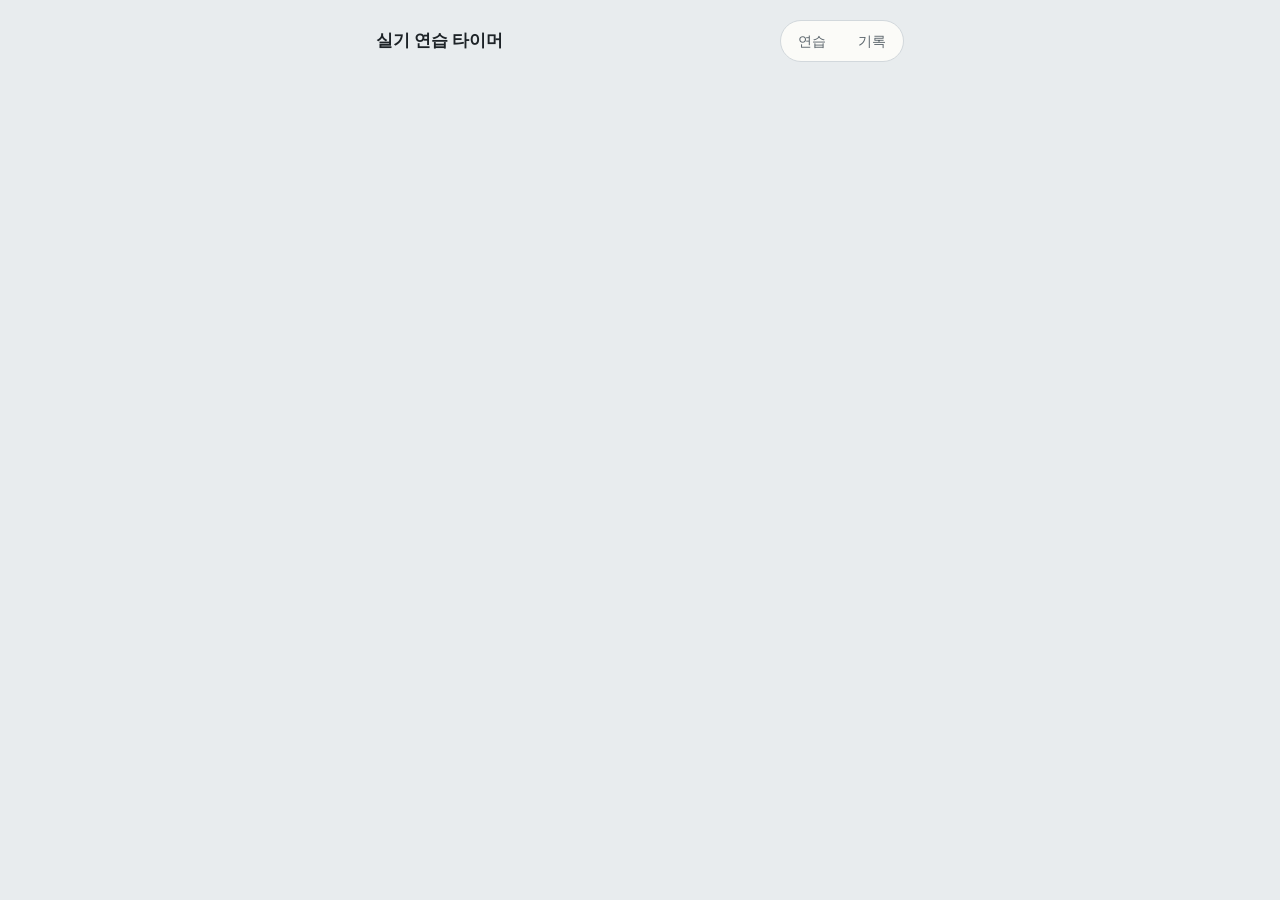
==== commit 34d51174: "Split single-file app into index.html, css and js modules - index.html: 화면 뼈대와 스크립트 로드 - css/style.c" ====
--- a/bake-practice.html
+++ b/bake-practice.html
@@ -2,550 +2,10 @@
 <html lang="ko">
 <head>
 <meta charset="utf-8">
-<meta name="viewport" content="width=device-width, initial-scale=1, viewport-fit=cover">
+<meta http-equiv="refresh" content="0; url=index.html">
 <title>제과제빵 실기 연습 타이머</title>
-<link rel="preconnect" href="https://fonts.googleapis.com">
-<link rel="preconnect" href="https://fonts.gstatic.com" crossorigin>
-<link href="https://fonts.googleapis.com/css2?family=IBM+Plex+Sans+KR:wght@400;500;700&display=swap" rel="stylesheet">
-<style>
-:root{
-  --bg:#E8ECEE; --paper:#FBFBF8; --ink:#1D2327; --muted:#5B656C; --line:#D2D8DC;
-  --crust:#A5570F; --crust-soft:#F4E4CF; --alarm:#C22F28; --alarm-soft:#F8DEDC; --ok:#2E6A4E; --ok-soft:#DCEDE3;
-  box-sizing:border-box;
-  padding-top:env(safe-area-inset-top,0px); padding-bottom:env(safe-area-inset-bottom,0px);
-}
-@media (prefers-color-scheme:dark){
-  :root:not([data-theme="light"]){
-    --bg:#141819; --paper:#1E2326; --ink:#ECEFF0; --muted:#9BA4AA; --line:#2E3539;
-    --crust:#E39445; --crust-soft:#3A2A1A; --alarm:#F2665F; --alarm-soft:#3D1F1D; --ok:#72C39B; --ok-soft:#1D3328;
-  }
-}
-:root[data-theme="dark"]{
-  --bg:#141819; --paper:#1E2326; --ink:#ECEFF0; --muted:#9BA4AA; --line:#2E3539;
-  --crust:#E39445; --crust-soft:#3A2A1A; --alarm:#F2665F; --alarm-soft:#3D1F1D; --ok:#72C39B; --ok-soft:#1D3328;
-}
-html{scroll-padding-top:env(safe-area-inset-top,0px);}
-*,*::before,*::after{box-sizing:border-box;}
-body{margin:0;background:var(--bg);color:var(--ink);
-  font-family:"IBM Plex Sans KR",-apple-system,"Apple SD Gothic Neo","Malgun Gothic",sans-serif;
-  font-size:16px;line-height:1.55;-webkit-tap-highlight-color:transparent;}
-.wrap{max-width:560px;margin:0 auto;padding:16px 16px 40px;}
-header.top{display:flex;align-items:center;justify-content:space-between;gap:12px;margin:4px 0 18px;}
-header.top h1{font-size:1.05rem;margin:0;font-weight:700;letter-spacing:-.01em;}
-nav.tabs{display:flex;gap:4px;background:var(--paper);border:1px solid var(--line);border-radius:999px;padding:3px;}
-nav.tabs button{border:0;background:transparent;color:var(--muted);font:inherit;font-size:.9rem;padding:6px 14px;border-radius:999px;cursor:pointer;}
-nav.tabs button[aria-current="true"]{background:var(--ink);color:var(--paper);}
-button{font:inherit;}
-button:focus-visible,input:focus-visible,textarea:focus-visible,label:focus-within{outline:2px solid var(--crust);outline-offset:2px;}
-.seg{display:grid;grid-template-columns:1fr 1fr;border:1px solid var(--line);border-radius:12px;overflow:hidden;background:var(--paper);margin-bottom:14px;}
-.seg button{border:0;background:transparent;padding:12px;font-weight:500;color:var(--muted);cursor:pointer;}
-.seg button[aria-pressed="true"]{background:var(--crust-soft);color:var(--crust);font-weight:700;}
-.draw{width:100%;border:0;border-radius:18px;background:var(--crust);color:#fff;padding:22px 18px;text-align:left;cursor:pointer;display:block;}
-.draw strong{display:block;font-size:1.35rem;letter-spacing:-.02em;}
-.draw span{opacity:.85;font-size:.9rem;}
-.opt{display:flex;align-items:center;gap:8px;margin:10px 2px 22px;color:var(--muted);font-size:.9rem;}
-.opt input{width:18px;height:18px;accent-color:var(--crust);}
-h2{font-size:.95rem;color:var(--muted);font-weight:500;margin:0 0 8px;}
-.list{background:var(--paper);border:1px solid var(--line);border-radius:14px;overflow:hidden;}
-.row{display:flex;align-items:center;justify-content:space-between;gap:10px;width:100%;border:0;background:transparent;color:inherit;text-align:left;padding:13px 14px;border-top:1px solid var(--line);cursor:pointer;}
-.row:first-child{border-top:0;}
-.row .nm{font-weight:500;}
-.row .mt{font-size:.8rem;color:var(--muted);}
-.row .right{display:flex;align-items:center;gap:10px;flex-shrink:0;}
-.dots{display:inline-flex;gap:3px;}
-.dots i{width:7px;height:7px;border-radius:50%;background:var(--line);display:block;}
-.dots i.on{background:var(--crust);}
-.cnt{font-size:.78rem;color:var(--muted);min-width:34px;text-align:right;}
-.cnt.zero{color:var(--alarm);}
-.card{background:var(--paper);border:1px solid var(--line);border-radius:16px;padding:18px;margin-bottom:14px;}
-.item-title{font-size:1.9rem;font-weight:700;letter-spacing:-.03em;line-height:1.2;margin:0 0 6px;}
-.meta{color:var(--muted);font-size:.9rem;display:flex;gap:10px;align-items:center;flex-wrap:wrap;}
-ul.tips{margin:10px 0 0;padding-left:1.1em;}
-ul.tips li{margin:4px 0;}
-.fields{display:grid;grid-template-columns:1fr 1fr;gap:10px;}
-.field label{display:block;font-size:.82rem;color:var(--muted);margin-bottom:4px;}
-.field input{width:100%;font:inherit;font-size:1.2rem;padding:10px 12px;border:1px solid var(--line);border-radius:10px;background:var(--bg);color:var(--ink);font-variant-numeric:tabular-nums;}
-.note{font-size:.82rem;color:var(--muted);margin:10px 0 0;}
-.btn{display:block;width:100%;border:0;border-radius:14px;padding:16px;font-weight:700;font-size:1.05rem;cursor:pointer;}
-.btn.primary{background:var(--ink);color:var(--paper);}
-.btn.ghost{background:transparent;color:var(--ink);border:1px solid var(--line);font-weight:500;}
-.btn.danger{background:transparent;color:var(--alarm);border:1px solid var(--line);font-weight:500;}
-.btns{display:grid;gap:8px;margin-top:12px;}
-.btns.two{grid-template-columns:1fr 1fr;}
-/* 실행 화면 */
-.dialbox{position:relative;width:min(78vw,300px);aspect-ratio:1;margin:4px auto 6px;}
-.dialbox svg{width:100%;height:100%;transform:rotate(-90deg);}
-.dial-bg{stroke:var(--line);}
-.dial-fg{stroke:var(--crust);transition:stroke-dashoffset .25s linear;}
-.over .dial-fg{stroke:var(--alarm);}
-.dial-center{position:absolute;inset:0;display:flex;flex-direction:column;align-items:center;justify-content:center;text-align:center;}
-.dial-time{font-size:clamp(2.6rem,13vw,3.6rem);font-weight:700;letter-spacing:-.04em;font-variant-numeric:tabular-nums;line-height:1;}
-.over .dial-time{color:var(--alarm);}
-.dial-sub{font-size:.85rem;color:var(--muted);margin-top:6px;}
-.run-name{text-align:center;font-weight:700;font-size:1.15rem;margin:0;}
-.paused-flag{text-align:center;color:var(--crust);font-weight:700;margin:4px 0 0;}
-.weigh{display:flex;justify-content:space-between;align-items:center;background:var(--crust-soft);color:var(--crust);border-radius:12px;padding:10px 14px;margin:12px 0;font-weight:500;}
-.weigh.late{background:var(--alarm-soft);color:var(--alarm);}
-.weigh b{font-variant-numeric:tabular-nums;font-size:1.3rem;}
-ol.steps{list-style:none;margin:0;padding:0;counter-reset:s;}
-ol.steps li{display:grid;grid-template-columns:26px 1fr;column-gap:12px;align-items:center;padding:11px 12px;border-top:1px solid var(--line);}
-ol.steps li:first-child{border-top:0;}
-ol.steps li::before{counter-increment:s;content:counter(s);flex:0 0 26px;height:26px;border-radius:50%;border:1px solid var(--line);display:flex;align-items:center;justify-content:center;font-size:.78rem;color:var(--muted);}
-ol.steps li.done{color:var(--muted);}
-ol.steps li.done::before{content:"✓";background:var(--ok-soft);color:var(--ok);border-color:transparent;}
-ol.steps li.cur{background:var(--crust-soft);}
-ol.steps li.cur::before{background:var(--crust);color:#fff;border-color:transparent;}
-ol.steps .sn{flex:1;}
-.sh{display:flex;align-items:center;justify-content:space-between;gap:10px;width:100%;border:0;background:transparent;color:inherit;text-align:left;padding:0;cursor:pointer;font:inherit;}
-.sh .chev{font-size:.75rem;color:var(--muted);transition:transform .15s;}
-.sh[aria-expanded="true"] .chev{transform:rotate(90deg);}
-.sd{grid-column:2;margin-top:8px;font-size:.9rem;color:var(--ink);background:var(--paper);border:1px solid var(--line);border-radius:10px;padding:10px 12px;}
-.sd ul{margin:0;padding-left:1.1em;}
-.sd li{display:list-item;padding:2px 0;border:0;}
-.sd li::before{content:none;}
-.sd .sub{font-size:.8rem;color:var(--muted);margin:8px 0 4px;}
-.wlist label{display:flex;align-items:center;gap:10px;padding:5px 0;}
-.wlist input{width:20px;height:20px;accent-color:var(--ok);flex-shrink:0;}
-.wlist .amt{margin-left:auto;font-variant-numeric:tabular-nums;font-weight:700;}
-.wlist label.got{color:var(--muted);text-decoration:line-through;}
-.bjcalc{display:grid;grid-template-columns:repeat(3,1fr);gap:6px;margin-top:6px;}
-.bjcalc input{width:100%;font:inherit;padding:6px 8px;border:1px solid var(--line);border-radius:8px;background:var(--bg);color:var(--ink);font-variant-numeric:tabular-nums;}
-.bjcalc span{font-size:.72rem;color:var(--muted);display:block;margin-bottom:2px;}
-.bjout{margin-top:6px;font-weight:700;font-variant-numeric:tabular-nums;}
-.recipe textarea{min-height:140px;}
-ol.steps li.cur .sn{font-weight:700;}
-ol.steps .st{font-size:.8rem;font-variant-numeric:tabular-nums;color:var(--muted);}
-.stepbtn{position:sticky;bottom:calc(10px + env(safe-area-inset-bottom,0px));margin-top:12px;box-shadow:0 6px 18px rgba(0,0,0,.18);background:var(--crust);color:#fff;}
-details{margin-top:4px;}
-summary{cursor:pointer;color:var(--muted);font-size:.9rem;padding:4px 0;}
-/* 결과 */
-.bigstat{font-size:2.4rem;font-weight:700;letter-spacing:-.03em;font-variant-numeric:tabular-nums;line-height:1.1;}
-.bigstat.over{color:var(--alarm);}
-.bars .b{display:grid;grid-template-columns:1fr auto;gap:2px 10px;margin:8px 0;font-size:.88rem;}
-.bars .track{grid-column:1/-1;height:6px;background:var(--line);border-radius:3px;overflow:hidden;}
-.bars .fill{height:100%;background:var(--crust);}
-.checks label{display:flex;align-items:center;gap:10px;padding:8px 0;}
-.checks input{width:20px;height:20px;accent-color:var(--ok);}
-textarea{width:100%;min-height:80px;font:inherit;padding:10px 12px;border:1px solid var(--line);border-radius:10px;background:var(--bg);color:var(--ink);resize:vertical;}
-.hist .row{cursor:default;align-items:flex-start;flex-direction:column;gap:2px;}
-.hist .l1{display:flex;justify-content:space-between;width:100%;gap:10px;}
-.hist .memo{font-size:.85rem;color:var(--muted);white-space:pre-wrap;}
-.pill{font-size:.75rem;padding:2px 8px;border-radius:999px;background:var(--ok-soft);color:var(--ok);}
-.pill.bad{background:var(--alarm-soft);color:var(--alarm);}
-.grid{display:grid;grid-template-columns:repeat(auto-fill,minmax(120px,1fr));gap:6px;}
-.grid div{background:var(--paper);border:1px solid var(--line);border-radius:10px;padding:8px 10px;font-size:.82rem;}
-.grid div b{display:block;font-size:1.1rem;font-variant-numeric:tabular-nums;}
-.grid div.zero b{color:var(--alarm);}
-.shuffle{font-size:1.9rem;font-weight:700;text-align:center;padding:60px 0;letter-spacing:-.03em;color:var(--crust);}
-.empty{padding:28px 16px;text-align:center;color:var(--muted);}
-@media (prefers-reduced-motion:reduce){.dial-fg{transition:none;}}
-</style>
 </head>
 <body>
-<div class="wrap">
-  <header class="top">
-    <h1>실기 연습 타이머</h1>
-    <nav class="tabs" id="tabs">
-      <button data-tab="home">연습</button>
-      <button data-tab="history">기록</button>
-    </nav>
-  </header>
-  <main id="app"></main>
-</div>
-<script>
-(function(){
-const W='재료 계량', END=['제출','정리·청소'];
-const PREP='틀·유산지 준비, 오븐 예열';
-const P=(id,name,m,d,steps,tips)=>({id,name,m,d,steps,tips});
-
-const PASTRY=[
-P('pound','파운드케이크','크림법',3,[W,PREP,'버터 풀고 설탕·소금 넣어 크림화','계란 조금씩 넣으며 크림화','가루 섞기','비중 측정·기록','팬닝','굽기 (껍질 생기면 가운데 칼집)',...END],
- ['반죽기 사용이 허용되는 품목','굽다가 껍질이 생길 때 가운데를 갈라 줘야 모양이 잡혀']),
-P('brownie','브라우니','1단계 변형 반죽법',1,[W,'원형 유산지 재단, 오븐 예열','견과류 미리 굽기','초콜릿·버터 중탕으로 녹이기','계란·설탕 섞기','초콜릿 혼합 후 가루 섞기','견과류 넣고 빠르게 팬닝','굽기',...END],
- ['초콜릿 온도가 너무 높지 않게 관리','마지막 팬닝이 늦으면 반죽이 굳어버려','견과류 전처리 잊지 말기']),
-P('fruit','과일케이크','크림법 + 별립법',4,[W,PREP,'과일·견과 전처리 (체리 썰고 물기 제거)','버터 크림화, 노른자 넣기','흰자 머랭 만들기','머랭·가루·과일 섞기','팬닝','굽기',...END],
- ['체리 물기를 충분히 빼야 반죽이 붉게 물들지 않아','잘랐을 때 과일이 고르게 퍼져 있어야 감점이 적어','본반죽이 되직해서 머랭 섞기가 까다로워']),
-P('spongeA','버터스펀지케이크 (공립법)','공립법',3,[W,PREP,'전란·설탕 중탕하며 휘핑 (과열 주의)','가루 섞기','녹인 버터 섞기','비중 측정·기록','팬닝','굽기',...END],
- ['중탕할 때 계란이 익지 않게 온도계로 확인','가루를 너무 세게 섞으면 거품이 꺼지고 비중은 되돌릴 수 없어']),
-P('spongeB','버터스펀지케이크 (별립법)','별립법',3,[W,PREP,'노른자 반죽 만들기','흰자 머랭 만들기','머랭·가루 나눠 섞기','녹인 버터 섞기','비중 측정·기록','팬닝','굽기',...END],
- ['계란 분리할 때 노른자가 섞이지 않게','머랭 덩어리가 남으면 속에 기포 구멍이 생겨']),
-P('jelly','젤리롤케이크','공립법',3,[W,PREP,'전란·설탕 중탕하며 휘핑','가루 섞기','비중 측정·기록','팬닝','굽기','시트에 잼 바르기','말기',...END],
- ['말 때 시트가 터지면 감점','유산지 떼는 과정도 조심']),
-P('softroll','소프트롤케이크','별립법',3,[W,PREP,'노른자 반죽 만들기','흰자 머랭 만들기','머랭·가루 섞기','비중 측정·기록','팬닝','굽기','시트에 잼 바르기','말기',...END],
- ['충전물은 잼','머랭과 반죽을 고르게 섞되 거품이 꺼지지 않게']),
-P('chiffon','시퐁케이크','시퐁법',3,[W,'시퐁 틀에 물 분무, 오븐 예열','노른자 반죽 (식용유·물 포함)','흰자 머랭 만들기','머랭 섞기','비중 측정·기록','팬닝','굽기','충분히 식힌 뒤 틀에서 분리',...END],
- ['유산지 없이 굽고 손으로 떼어내야 해','가루·유지 넣는 타이밍이 다른 스펀지류보다 빨라','식히는 시간이 촉박하니 역산해서 계획']),
-P('heukmi','흑미롤케이크','공립법',5,[W,PREP,'전란·설탕 중탕하며 휘핑','쌀가루 섞기','비중 측정·기록','팬닝','굽기','생크림 손으로 휘핑','미지근할 때 크림 바르고 말기',...END],
- ['현행 최고 난이도. 시트가 찢어지면 실격','너무 뜨겁거나 차가울 때 말면 잘 찢어져','힘을 빼고 말고, 면포에 물을 넉넉히','생크림은 기계 없이 단단하게 휘핑']),
-P('tart','타르트','크림법',4,[W,'타르트 반죽 만들기 (크림법)','반죽 냉장 휴지','충전물 만들기 (크림법), 오븐 예열','반죽 밀어 틀에 깔기','충전물 채우고 토핑','굽기',...END],
- ['크림법을 두 번 해야 해서 체력 소모가 커','반죽은 글루텐이 덜 생기게 최소한으로 치대기']),
-P('buttercookie','버터쿠키','크림법',2,[W,'팬 준비, 오븐 예열','버터 크림화 (수작업)','계란 넣고 가루 섞기','짤주머니로 모양 짜기 (장미형·8자형)','굽기',...END],
- ['기계 사용 불가, 손으로만','짤주머니를 오래 쥐면 손 열로 버터가 녹아','실패한 모양은 반죽에 다시 넣고 짜도 돼','크기가 균일해야 해']),
-P('muffin','초코머핀','크림법',2,[W,'머핀틀 준비, 오븐 예열','버터 크림화, 계란 조금씩','가루·초코칩 섞기','균일하게 팬닝','굽기',...END],
- ['초코칩이 고르게 퍼지고 윗면이 갈라지면 좋아','팬닝 양을 일정하게']),
-P('shortbread','쇼트브레드쿠키','크림법',4,[W,'버터 크림화, 계란 넣기','가루 섞어 반죽','반죽 냉장 휴지, 오븐 예열','밀어 펴고 쿠키틀로 찍기','계란물 바르고 포크 무늬','굽기',...END],
- ['손 열로 버터가 녹지 않게 빠르게','남는 반죽을 최소로, 덧가루는 적당히','포크 무늬까지 채점 대상']),
-P('choux','슈','호화법',3,[W,'팬 준비, 오븐 예열','물·버터·소금 끓이기','밀가루 넣고 호화','계란으로 되기 조절','짜기 (팬닝)','물 분무','굽기 (아랫불 먼저 세게)',...END],
- ['공정은 단순한데 반죽 상태 판단이 전부','굽는 중간에 오븐 문 열지 않기','부풀어 갈라지고 속이 비어야 성공']),
-P('madeleine','마드레느','1단계 변형 반죽법',1,[W,'틀에 버터·밀가루 칠, 오븐 예열','가루·설탕에 계란 섞기','녹인 버터 식혀 섞기, 레몬 제스트','반죽 휴지','균일하게 팬닝','굽기',...END],
- ['쉬운 대신 크기 균일이 득점 포인트','배꼽이 잘 올라오면 좋아']),
-P('dacquoise','다쿠와즈','머랭법',3,[W,'팬·틀 준비, 오븐 예열','단단한 머랭 만들기','아몬드가루·분당 섞기','짜기','분당 뿌리기 (여러 번)','굽기','식힌 뒤 버터크림 샌드',...END],
- ['머랭을 단단하게','표면이 갈라지도록 분당을 여러 번 고르게']),
-P('madeira','마데라컵케이크','크림법',2,[W,'머핀틀 준비, 오븐 예열','호두 굽기·건포도 전처리','버터 크림화, 계란 조금씩','가루·과일 섞기','균일하게 팬닝','굽기','퐁당 바르고 추가로 굽기',...END],
- ['충전물이 고르게 퍼져야 해','퐁당 바르는 타이밍 놓치지 않기']),
-P('cheese','치즈케이크','크림법 + 별립법',2,[W,'비중컵에 버터·설탕 코팅, 오븐 예열','버터·크림치즈 크림화, 노른자 넣기','우유·럼·레몬즙 넣기','약한 흰자 머랭 만들기','머랭·가루 섞기','비중 측정·기록','팬닝','중탕으로 굽기',...END],
- ['머랭은 약하게. 세게 치면 과하게 부풀어','시험장에 따라 흰자를 손으로 쳐야 할 수도 있어','제출할 때 컵에서 깨끗하게 빠져야 해']),
-P('walnut','호두파이','블렌딩법',4,[W,'파이 반죽 (찬 버터를 가루에 섞기)','반죽 냉장 휴지','호두 굽기, 오븐 예열','충전물 만들고 거품 가라앉히기','반죽 밀어 틀에 깔고 가장자리 성형','호두·충전물 채우기','굽기',...END],
- ['충전물 거품이 남으면 구울 때 부풀어 터져','충전물이 넘치거나 흐르지 않게']),
-P('chocoroll','초코롤케이크','공립법',3,[W,PREP,'전란·설탕 중탕하며 휘핑','가루·코코아 섞기 (뭉침 주의)','녹인 버터·우유 섞기','비중 측정·기록','팬닝','굽기','가나슈 만들기','가나슈 바르고 말기',...END],
- ['코코아가 뭉치기 쉬우니 체 쳐서 고르게','말 때 시트가 터지지 않게'])
-];
-
-function B(opts){
-  const s=[W,'반죽 (반죽온도 측정)','1차 발효'];
-  if(opts.pre) s.push(...opts.pre);
-  s.push('분할','둥글리기','중간 발효',opts.shape||'성형');
-  if(opts.shape2) s.push(...opts.shape2);
-  s.push('팬닝','2차 발효');
-  if(opts.post) s.push(...opts.post);
-  s.push(opts.bake||'굽기');
-  if(opts.after) s.push(...opts.after);
-  s.push(...END);
-  return s;
-}
-const BREAD=[
-P('plain','식빵 (비상스트레이트법)','비상스트레이트법',1,B({shape:'성형 (삼봉형)'}),['비상스트레이트법 조건(반죽온도·발효)은 문제지 요구사항대로','반죽만 잘 나오면 가장 무난한 편']),
-P('milk','우유식빵','스트레이트법',1,B({shape:'성형 (삼봉형)'}),['토핑 없는 식빵류라 반죽 상태와 공정 순서가 핵심']),
-P('rice','쌀식빵','스트레이트법',1,B({shape:'성형'}),['토핑 없는 식빵류, 반죽 상태에 집중']),
-P('pullman','풀만식빵','스트레이트법',1,B({shape:'성형 후 뚜껑 있는 틀에 넣기'}),['뚜껑 달린 틀에서 육면체 모양을 내는 게 목표']),
-P('butterroll','버터롤','스트레이트법',2,B({shape:'번데기 모양 성형'}),['성형 크기와 모양을 일정하게']),
-P('twist','단과자빵 (트위스트형)','스트레이트법',2,B({shape:'8자형 등 꼬기 성형'}),['8자형은 연습량이 많이 필요해','모양이 일정해야 해']),
-P('bagel','베이글','스트레이트법',2,B({shape:'링 모양 성형 (구멍 넉넉히)',post:['끓는 물에 데치기']}),['구멍을 작게 만들면 구울 때 막혀서 감점','데칠 때 유산지를 빨리 떼고 앞면이 위로 오게']),
-P('grissini','그리시니','스트레이트법',3,B({shape:'가늘고 길게 밀어 성형'}),['제출 개수가 가장 많고 시간이 짧아 타임오버가 잦아','오븐 공간이 부족하면 나눠서 발효·굽기 계획을 미리 짜기']),
-P('rye','호밀빵','스트레이트법',3,B({post:['칼집 내기']}),['칼집 모양이 중요해']),
-P('wholewheat','통밀빵','스트레이트법',3,B({shape:'성형 후 오트밀 묻히기'}),['오트밀을 붙인 채로 발효']),
-P('buttertop','버터톱식빵','스트레이트법',3,B({shape:'성형',post:['윗면 칼집 내고 버터 짜기']}),['반죽이 질어서 덧가루를 잘 써야 해','표면이 울퉁불퉁하면 구운 모양에 그대로 나와']),
-P('mocha','모카빵','스트레이트법',4,B({pre:['토핑 쿠키 반죽 만들기 (크림법)'],shape:'성형 (건포도 고르게)',shape2:['토핑 반죽 밀어 덮기']}),['토핑 반죽은 휴지 후 덧가루를 넉넉히','토핑이 바닥까지 닿으면 감점되기 쉬워']),
-P('soboro','단과자빵 (소보로빵)','스트레이트법',4,B({pre:['소보로 토핑 만들기'],shape:'둥글게 성형',shape2:['물 묻혀 토핑 묻히기']}),['토핑이 고르게, 떨어지지 않게 붙이기']),
-P('sausage','소시지빵','스트레이트법',4,B({pre:['속재료 준비 (양파 썰기 등)'],shape:'소시지 감싸고 자르기 (잎·꽃 모양)',post:['토핑 올리기']}),['자를 때 끝을 조금 남기고 포개기','발효 중 소시지가 튀어나오지 않게']),
-P('chestnut','밤식빵','스트레이트법',4,B({pre:['토핑 준비'],shape:'밤 넣고 말아 성형',post:['토핑 올리기']}),['토핑 양 조절에 실패하면 배분이 틀어져']),
-P('cream','단과자빵 (크림빵)','스트레이트법',4,B({pre:['충전물 준비'],shape:'크림 넣고 성형·칼집'}),['굽다가 크림이 새면 사실상 불합격','성형 공정이 많아 시간에 쫓기기 쉬워']),
-P('redbean','단팥빵 (비상스트레이트법)','비상스트레이트법',4,B({shape:'팥앙금 싸서 성형'}),['봉합을 확실히 해서 앙금이 새지 않게']),
-P('corn','옥수수식빵','스트레이트법',5,B({shape:'성형 (삼봉형)'}),['반죽이 매우 질어서 난이도가 높아','덧가루는 필요한 만큼만, 반죽이 찢어지지 않게']),
-P('donut','빵도넛','스트레이트법',5,B({shape:'8자형·꽈배기형 성형',bake:'튀기기'}),['튀기는 시간을 꼭 남겨두기, 시간 배분 실패가 흔해','튀기다 성형이 풀리지 않게']),
-P('sweetroll','스위트롤','스트레이트법',5,B({shape:'밀어 펴고 계피설탕 뿌려 말기',shape2:['잎 모양 등으로 자르기']}),['늘려가며 말다가 찢어지기 쉬워','2차 발효가 길어지면 말린 부분이 튀어나와'])
-];
-const CATS={pastry:{label:'제과',items:PASTRY},bread:{label:'제빵',items:BREAD}};
-const findItem=(cat,id)=>CATS[cat].items.find(i=>i.id===id);
-
-/* ---------- 단계별 상세 ---------- */
-const RULES=[
-[/재료 계량/,c=>['저울에 빈 용기를 올리고 영점(0)을 맞춘 뒤 달기','재료마다 따로 담아 배합표 순서대로 늘어놓기. 감독관이 확인하기 쉬워야 해','다 달면 배합표와 한 줄씩 대조해서 빠지거나 잘못 단 재료가 없는지 확인','흘린 재료는 바로 닦고, 계량 시간 안에 끝내는 게 우선',
-  ...(c==='bread'?['이스트와 소금은 서로 닿지 않게 따로 두기','물은 반죽온도를 맞출 수 있게 온도를 조절해서 준비']:['버터·크림치즈 같은 유지는 계량해두면 크림화 전까지 실온에서 부드러워져'])]],
-[/틀.*(준비|칠|분무|코팅)|팬 준비|팬·틀|오븐 예열|유산지 재단/,()=>['품목에 맞게 틀 준비 (유산지 깔기, 기름칠, 물 분무 등)','오븐은 굽기 온도로 미리 예열','반죽이 끝나자마자 팬닝할 수 있게 먼저 해두기']],
-[/크림화/,()=>['버터(또는 크림치즈)를 먼저 부드럽게 풀기','설탕·소금은 나눠 넣으며 색이 밝고 가벼워질 때까지']],
-[/계란 조금씩|계란 넣/,()=>['계란은 조금씩 나눠 넣고 매번 완전히 섞은 뒤 다음 것 넣기','한 번에 넣으면 버터와 분리돼 반죽이 몽글몽글해져']],
-[/중탕하며 휘핑/,()=>['계란·설탕을 중탕으로 따뜻하게 데우며 설탕 녹이기','과열되면 계란이 익으니 온도계로 확인','중탕에서 내려 색이 밝아지고, 떨어뜨린 반죽 자국이 잠시 남을 때까지 휘핑']],
-[/중탕으로 녹이기/,()=>['볼 바닥이 끓는 물에 직접 닿지 않게','초콜릿은 과열되지 않게 저으며 녹이기']],
-[/머랭 만들기/,()=>['볼과 거품기에 기름기나 노른자가 없어야 해','거품이 생긴 뒤 설탕을 나눠 넣기','품목에 맞는 단단함까지. 치즈케이크는 약하게, 다쿠와즈는 단단하게']],
-[/머랭.*섞|머랭 섞/,()=>['머랭은 한 번에 넣지 말고 나눠서','주걱으로 바닥에서 위로 가르듯 섞어 거품 살리기','덩어리가 없게, 하지만 과하게 섞으면 비중이 올라가']],
-[/노른자 반죽|노른자 넣기/,()=>['노른자에 설탕을 넣고 색이 밝아질 때까지 젓기','액체 재료는 나눠 넣어 고르게']],
-[/가루.*섞|쌀가루 섞/,()=>['가루는 체에 쳐서 덩어리 없이','주걱으로 가볍게, 필요 이상 섞지 않기','볼 바닥에 가루가 남지 않았는지 확인']],
-[/녹인 버터/,()=>['버터는 미리 녹여 따뜻하게 두기','반죽 일부와 먼저 섞은 뒤 본반죽에 넣으면 바닥에 가라앉지 않아']],
-[/비중/,()=>['같은 컵에 물과 반죽을 각각 가득 채워 무게를 재','비중 = 반죽 무게 ÷ 같은 부피의 물 무게','측정값을 답안에 기록']],
-[/팬닝/,()=>['정해진 양과 개수대로 균일하게','틀에 넣은 반죽은 윗면을 평평하게 고르기','제빵은 발효·굽기로 커질 걸 생각해 간격 넉넉히']],
-[/^굽기|중탕으로 굽기|추가로 굽기/,()=>['넣은 시각을 기록해두기','중간에 색을 보고 팬 방향을 바꿔 고르게','색·탄력 등으로 다 익었는지 확인한 뒤 꺼내기']],
-[/말기/,()=>['유산지를 조심해서 떼기','처음을 단단히 말고 끝까지 일정한 힘으로','이음매가 아래로 가게 두기']],
-[/잼 바르기|크림 바르고|가나슈 바르고/,()=>['끝부분은 조금 남기고 고르게 펴 바르기','말기 시작하는 쪽에 얕게 칼집을 내면 말기 쉬워']],
-[/가나슈 만들기/,()=>['데운 생크림을 초콜릿에 붓고 저어 녹이기','바르기 좋은 되기까지 식히기']],
-[/생크림 손으로/,()=>['볼을 차갑게 하면 빨리 올라와','단단하게 휘핑해야 말았을 때 무너지지 않아']],
-[/휴지/,()=>['비닐로 싸서 마르지 않게','휴지하는 동안 충전물 같은 다음 작업을 진행해 시간 아끼기']],
-[/전처리|견과류 미리|호두 굽기/,()=>['견과류는 오븐에 살짝 구워 향 내기','건과일은 씻거나 불린 뒤 물기를 충분히 빼기','썰어야 하는 재료는 크기를 일정하게']],
-[/끓이기/,()=>['물·버터·소금을 함께 끓여 버터를 완전히 녹이기']],
-[/호화/,()=>['불 위에서 밀가루를 한 번에 넣고 빠르게 저어 익히기','바닥에 얇은 막이 생길 정도까지']],
-[/되기 조절/,()=>['계란은 조금씩 넣으며 되기 확인','주걱으로 들었을 때 매끈하게 늘어지며 떨어지는 정도']],
-[/짜기/,()=>['짤주머니는 손 열이 덜 가게 조금씩 채우기','크기와 간격을 일정하게']],
-[/분당 뿌리기/,()=>['체로 고르게 뿌리고, 녹아들면 다시 뿌리기']],
-[/물 분무/,()=>['굽기 전 반죽 표면에 물을 고르게 뿌리기']],
-[/퐁당/,()=>['굽기 막바지에 꺼내 퐁당을 바르고 다시 넣어 말리듯 굽기']],
-[/샌드/,()=>['완전히 식힌 뒤 크림을 짜고 크기가 맞는 두 장을 맞붙이기']],
-[/칼집/,()=>['일정한 깊이로 망설이지 말고 한 번에']],
-[/쿠키틀|밀어 펴고/,()=>['일정한 두께로 밀기','덧가루는 적당히, 남는 반죽이 적게 찍기']],
-[/계란물/,()=>['얇고 고르게 바르기']],
-[/파이 반죽/,()=>['버터를 차가운 상태로 잘게 잘라 가루와 섞기','반죽은 뭉칠 정도로만']],
-[/충전물 (준비|만들)|토핑 준비|토핑 만들기|토핑 쿠키|속재료|크림 준비/,()=>['발효나 휴지 시간 동안 준비하면 시간 절약','개수에 맞게 미리 나눠두기']],
-[/반죽 \(반죽온도/,()=>['재료 넣는 순서와 믹싱 정도는 공개문제 요구대로','유지는 반죽이 한 덩어리로 뭉친 뒤(클린업 단계) 넣기','반죽을 얇게 늘렸을 때 막이 생기는지 확인','반죽온도를 재서 요구 온도와 비교']],
-[/1차 발효/,()=>['요구된 온도·습도에 맞추기','부피가 커지고, 손가락으로 찔렀을 때 자국이 그대로 남으면 적당']],
-[/^분할/,()=>['요구된 무게대로 저울로 빠르게','여러 번 떼었다 붙이지 않게']],
-[/둥글리기/,()=>['표면이 매끄럽게 되도록 둥글게, 이음매는 아래로']],
-[/중간 발효/,()=>['마르지 않게 덮어서 잠깐 두기. 반죽이 풀려 성형이 쉬워져']],
-[/성형|말아|싸서|감싸|꼬기/,(c)=>c==='bread'?['공개문제의 모양 요구대로','가스를 빼고 이음매를 단단히 봉하기','크기와 모양을 일정하게']:[]],
-[/2차 발효/,()=>['요구된 온도·습도에서','부피나 틀 높이 기준으로 판단, 과발효 주의']],
-[/데치기/,()=>['끓는 물에 앞뒤로 짧게','유산지는 빨리 떼고 앞면이 위로 오게 팬닝']],
-[/튀기기/,()=>['기름 온도를 확인하고 한 번에 너무 많이 넣지 않기','앞뒤 색이 고르게 뒤집기']],
-[/오트밀/,()=>['표면에 물을 묻혀 오트밀을 고르게 붙이기']],
-[/덮기/,()=>['휴지한 토핑 반죽을 밀어 빵을 덮되 바닥까지 닿지 않게']],
-[/물 묻혀 토핑/,()=>['표면에 물을 묻히고 토핑을 눌러 고르게 붙이기']],
-[/자르기/,()=>['끝을 조금 남기고 잘라 모양 잡기','간격을 일정하게']],
-[/버터 짜기/,()=>['칼집 사이에 버터를 가늘게 짜기']],
-[/토핑 올리기/,()=>['양을 고르게 나눠 올리기']],
-[/^제출/,()=>['요구 개수를 확인하고 모양 좋은 것 위주로 정렬해 제출']],
-[/정리/,()=>['작업대·도구 설거지와 정리까지 채점 대상','쓰레기는 분리해서 버리기']]
-];
-function recipeOf(cat,id){return (S.prefs.recipes&&S.prefs.recipes[cat+':'+id])||'';}
-function parseRecipe(t){return t.split(/\n/).map(l=>l.trim()).filter(Boolean).map(l=>{
-  const m=l.match(/^(.+?)[\s:]+([\d.,]+\s*(?:g|kg|ml|개|%)?)\s*$/i);return m?{n:m[1].trim(),a:m[2]}:{n:l,a:''};});}
-function detailHTML(name,cat,id,live,idx){
-  let b=[];RULES.forEach(([re,f])=>{if(re.test(name))b.push(...f(cat));});
-  b=[...new Set(b)];
-  let h=b.length?'<ul>'+b.map(x=>'<li>'+esc(x)+'</li>').join('')+'</ul>':'<p class="sub" style="margin:0">공개문제 요구사항대로 진행해.</p>';
-  if(/재료 계량/.test(name)){
-    const rs=parseRecipe(recipeOf(cat,id));
-    if(!rs.length){h+='<p class="sub">배합표를 입력하면 여기서 재료별로 체크하면서 계량할 수 있어. 과제 준비 화면의 배합표 칸에 넣어줘.</p>';}
-    else if(live){const w=S.active.weighed||[];
-      h+='<p class="sub">계량 체크 ('+w.filter(Boolean).length+'/'+rs.length+')</p><div class="wlist">'+rs.map((r,i)=>'<label class="'+(w[i]?'got':'')+'"><input type="checkbox" data-wi="'+i+'" '+(w[i]?'checked':'')+'><span>'+esc(r.n)+'</span><span class="amt">'+esc(r.a)+'</span></label>').join('')+'</div>';}
-    else{h+='<p class="sub">내 배합표</p><div class="wlist">'+rs.map(r=>'<label><span>'+esc(r.n)+'</span><span class="amt">'+esc(r.a)+'</span></label>').join('')+'</div>';}
-  }
-  if(/비중/.test(name)){
-    h+='<p class="sub">비중 계산기 (g)</p><div class="bjcalc"><label><span>빈 컵</span><input type="number" inputmode="decimal" data-bj="c"></label><label><span>컵+물</span><input type="number" inputmode="decimal" data-bj="w"></label><label><span>컵+반죽</span><input type="number" inputmode="decimal" data-bj="d"></label></div><div class="bjout">비중 -</div>';
-  }
-  return h;
-}
-function stepsList(steps,openIdx,cat,id,live,rowInfo){
-  return '<ol class="steps">'+steps.map((nm,i)=>{const r=rowInfo?rowInfo(i):{cls:'',tm:''};const op=openIdx===i;
-    return '<li class="'+r.cls+'"><button class="sh" data-act="open" data-i="'+i+'" aria-expanded="'+op+'"><span class="sn">'+esc(nm)+'</span><span class="st">'+r.tm+' <span class="chev">▶</span></span></button>'+(op?'<div class="sd">'+detailHTML(nm,cat,id,live,i)+'</div>':'')+'</li>';}).join('')+'</ol>';
-}
-
-/* ---------- 저장 ---------- */
-const KEY='bake-practice-v1';
-function load(){try{const v=localStorage.getItem(KEY);return v?JSON.parse(v):null;}catch(e){return null;}}
-const S=Object.assign({cat:'pastry',prefs:{sound:true,fresh:true,times:{}},history:[],active:null,view:'home',prepId:null},load()||{});
-S.prefs=Object.assign({sound:true,fresh:true,times:{}},S.prefs||{});
-function save(){try{localStorage.setItem(KEY,JSON.stringify(S));}catch(e){}}
-
-/* ---------- 유틸 ---------- */
-const $=s=>document.querySelector(s);
-const esc=s=>String(s).replace(/[&<>"']/g,c=>({'&':'&amp;','<':'&lt;','>':'&gt;','"':'&quot;',"'":'&#39;'}[c]));
-function fmt(ms){const neg=ms<0;ms=Math.abs(ms);const t=Math.floor(ms/1000),h=Math.floor(t/3600),m=Math.floor(t%3600/60),s=t%60;
-  const p=n=>String(n).padStart(2,'0');return (neg?'+':'')+(h?h+':'+p(m):p(m))+':'+p(s);}
-function mins(ms){const m=Math.round(ms/60000);return m>=60?Math.floor(m/60)+'시간 '+(m%60)+'분':m+'분';}
-const dots=d=>'<span class="dots" aria-label="난이도 '+d+'/5">'+[1,2,3,4,5].map(i=>'<i class="'+(i<=d?'on':'')+'"></i>').join('')+'</span>';
-function countFor(cat,id){return S.history.filter(h=>h.cat===cat&&h.itemId===id).length;}
-function timesFor(cat,id){const t=S.prefs.times[cat+':'+id];return t||{total:cat==='bread'&&id==='grissini'?150:180,weigh:10};}
-
-/* ---------- 소리·진동·화면유지 ---------- */
-let ac=null,wl=null;
-function initAudio(){try{if(!ac)ac=new (window.AudioContext||window.webkitAudioContext)();if(ac.state==='suspended')ac.resume();}catch(e){}}
-function alertUser(n){
-  try{navigator.vibrate&&navigator.vibrate(n>1?[300,150,300,150,300]:[250,120,250]);}catch(e){}
-  if(!S.prefs.sound||!ac)return;
-  for(let i=0;i<n+1;i++){const o=ac.createOscillator(),g=ac.createGain();o.frequency.value=880;o.connect(g);g.connect(ac.destination);
-    const t=ac.currentTime+i*0.35;g.gain.setValueAtTime(0.0001,t);g.gain.exponentialRampToValueAtTime(0.3,t+0.02);g.gain.exponentialRampToValueAtTime(0.0001,t+0.25);o.start(t);o.stop(t+0.3);}
-}
-async function wake(){try{if('wakeLock' in navigator&&!wl){wl=await navigator.wakeLock.request('screen');wl.addEventListener('release',()=>{wl=null;});}}catch(e){}}
-function unwake(){try{wl&&wl.release();}catch(e){}wl=null;}
-document.addEventListener('visibilitychange',()=>{if(document.visibilityState==='visible'&&S.active&&!S.active.pauseStart)wake();});
-
-/* ---------- 세션 ---------- */
-function elapsed(a){const now=Date.now();return now-a.startAt-a.pausedMs-(a.pauseStart?now-a.pauseStart:0);}
-function startSession(cat,id){
-  const it=findItem(cat,id),t=timesFor(cat,id);
-  S.active={cat,itemId:id,startAt:Date.now(),pausedMs:0,pauseStart:null,totalMin:t.total,weighMin:t.weigh,
-    steps:it.steps.map(n=>({name:n,at:null})),fired:[],open:0,weighed:[]};
-  S.view='run';save();initAudio();wake();render();
-}
-function curIdx(a){return a.steps.findIndex(s=>s.at===null);}
-
-/* ---------- 화면 ---------- */
-function setTabs(){document.querySelectorAll('#tabs button').forEach(b=>{
-  const on=(b.dataset.tab==='history')===(S.view==='history');b.setAttribute('aria-current',on?'true':'false');});}
-
-function viewHome(){
-  const items=CATS[S.cat].items;
-  return `
-  <div class="seg" role="group" aria-label="종목">
-    ${Object.entries(CATS).map(([k,v])=>`<button data-act="cat" data-cat="${k}" aria-pressed="${S.cat===k}">${v.label}기능사</button>`).join('')}
-  </div>
-  <button class="draw" data-act="draw"><strong>오늘의 과제 뽑기</strong><span>시험처럼 20개 품목 중 하나를 무작위로 골라줘</span></button>
-  <label class="opt"><input type="checkbox" data-act="fresh" ${S.prefs.fresh?'checked':''}> 연습 횟수가 적은 품목에서 우선 뽑기</label>
-  <h2>품목 직접 고르기</h2>
-  <div class="list">
-    ${items.map(it=>{const c=countFor(S.cat,it.id);return `<button class="row" data-act="pick" data-id="${it.id}">
-      <span><span class="nm">${esc(it.name)}</span><br><span class="mt">${esc(it.m)}</span></span>
-      <span class="right">${dots(it.d)}<span class="cnt ${c?'':'zero'}">${c?c+'회':'미연습'}</span></span></button>`;}).join('')}
-  </div>`;
-}
-
-function viewPrep(){
-  const it=findItem(S.cat,S.prepId),t=timesFor(S.cat,it.id);
-  return `
-  <div class="card">
-    <p class="item-title">${esc(it.name)}</p>
-    <div class="meta"><span>${CATS[S.cat].label}</span><span>${esc(it.m)}</span>${dots(it.d)}<span>${countFor(S.cat,it.id)}회 연습</span></div>
-    <ul class="tips">${it.tips.map(x=>`<li>${esc(x)}</li>`).join('')}</ul>
-  </div>
-  <div class="card">
-    <div class="fields">
-      <div class="field"><label for="tt">시험시간 (분)</label><input id="tt" type="number" inputmode="numeric" min="30" max="300" value="${t.total}"></div>
-      <div class="field"><label for="tw">계량시간 (분)</label><input id="tw" type="number" inputmode="numeric" min="1" max="30" value="${t.weigh}"></div>
-    </div>
-    <p class="note">품목마다 시험시간이 달라. 큐넷 공개문제에 적힌 시간으로 한 번 맞춰두면 다음부터 기억해둘게.</p>
-    <label class="opt" style="margin:12px 0 0"><input type="checkbox" data-act="sound" ${S.prefs.sound?'checked':''}> 알림음 켜기 (진동은 항상)</label>
-  </div>
-  <div class="card recipe">
-    <h2>배합표</h2>
-    <p class="note" style="margin:0 0 8px">공개문제 배합표를 보고 한 줄에 재료 하나씩 적어둬. 계량 단계에서 체크리스트로 쓸 수 있어.</p>
-    <textarea id="recipe" data-act="recipe" placeholder="재료이름 무게&#10;예) 재료A 000g&#10;예) 재료B 00g">${esc(recipeOf(S.cat,it.id))}</textarea>
-  </div>
-  <div class="card" style="padding:4px 0;overflow:hidden">
-    <h2 style="padding:12px 14px 0">공정 미리 보기 <span style="font-size:.8rem">(단계를 누르면 설명)</span></h2>
-    ${stepsList(it.steps,S.prepOpen,S.cat,it.id,false)}
-  </div>
-  <div class="btns">
-    <button class="btn primary" data-act="start">연습 시작</button>
-    <div class="btns two" style="margin:0"><button class="btn ghost" data-act="draw">다시 뽑기</button><button class="btn ghost" data-act="home">목록으로</button></div>
-  </div>`;
-}
-
-function viewRun(){
-  const a=S.active,it=findItem(a.cat,a.itemId),ci=curIdx(a);
-  const tms=[];let prev=0;a.steps.forEach(s=>{if(s.at!==null){tms.push(fmt(s.at-prev));prev=s.at;}else tms.push('');});
-  const rows=stepsList(a.steps.map(s=>s.name),a.open,a.cat,a.itemId,true,i=>({cls:a.steps[i].at!==null?'done':(i===ci?'cur':''),tm:tms[i]}));
-  const r=88,C=2*Math.PI*r;
-  return `
-  <p class="run-name">${esc(it.name)}</p>
-  <div class="dialbox" id="dial">
-    <svg viewBox="0 0 200 200" aria-hidden="true">
-      <circle class="dial-bg" cx="100" cy="100" r="${r}" fill="none" stroke-width="10"/>
-      <circle class="dial-fg" id="arc" cx="100" cy="100" r="${r}" fill="none" stroke-width="10" stroke-linecap="round" stroke-dasharray="${C}" stroke-dashoffset="0"/>
-    </svg>
-    <div class="dial-center"><div class="dial-time" id="remain" role="timer">--:--</div><div class="dial-sub" id="elap"></div></div>
-  </div>
-  ${a.pauseStart?'<p class="paused-flag">일시정지됨</p>':''}
-  <div class="weigh" id="weigh" ${a.steps[0].at!==null?'hidden':''}><span>계량 남은 시간</span><b id="wt">--:--</b></div>
-  <p class="note" style="margin:0 0 6px">단계를 누르면 방법이 펼쳐져.</p><div class="card" style="padding:4px 0;overflow:hidden">${rows}</div>
-  ${ci>=0?`<button class="btn stepbtn" data-act="next">「${esc(a.steps[ci].name)}」 완료</button>`:''}
-  <div class="btns two">
-    <button class="btn ghost" data-act="undo" ${a.steps[0].at===null?'disabled':''}>한 단계 되돌리기</button>
-    <button class="btn ghost" data-act="pause">${a.pauseStart?'다시 시작':'일시정지'}</button>
-  </div>
-  <div class="btns"><button class="btn danger" data-act="finish">연습 끝내기</button></div>
-  <details class="card" style="margin-top:14px"><summary>이 품목 주의할 점</summary><ul class="tips">${it.tips.map(x=>`<li>${esc(x)}</li>`).join('')}</ul></details>`;
-}
-
-function viewResult(){
-  const a=S.active,it=findItem(a.cat,a.itemId),used=a.endAt,limit=a.totalMin*60000,over=used>limit;
-  let prev=0;const durs=a.steps.filter(s=>s.at!==null).map(s=>{const d=s.at-prev;prev=s.at;return {name:s.name,d};});
-  const max=Math.max(1,...durs.map(x=>x.d));
-  const checks=['시간 안에 완성','모양·크기 균일','굽기 색 적당','공정 순서 안 틀림','위생·정리'];
-  return `
-  <div class="card">
-    <p class="item-title">${esc(it.name)}</p>
-    <div class="bigstat ${over?'over':''}">${fmt(used)}</div>
-    <p class="note" style="margin-top:4px">제한 ${a.totalMin}분 중 ${over?'<b style="color:var(--alarm)">'+mins(used-limit)+' 초과</b>':mins(limit-used)+' 남기고 끝냄'} · 완료 단계 ${durs.length}/${a.steps.length}</p>
-  </div>
-  <div class="card"><h2>단계별 걸린 시간</h2><div class="bars">
-    ${durs.length?durs.map(x=>`<div class="b"><span>${esc(x.name)}</span><span>${fmt(x.d)}</span><div class="track"><div class="fill" style="width:${Math.max(3,x.d/max*100)}%"></div></div></div>`).join(''):'<p class="note">완료한 단계가 없어.</p>'}
-  </div></div>
-  <div class="card"><h2>스스로 체크</h2><div class="checks">
-    ${checks.map((c,i)=>`<label><input type="checkbox" class="ck" data-i="${i}" ${i===0&&!over&&durs.length===a.steps.length?'checked':''}> ${c}</label>`).join('')}
-  </div>
-  <label for="memo" class="note" style="display:block;margin:10px 0 6px">메모 (다음에 고칠 점)</label>
-  <textarea id="memo" placeholder="예: 머랭 너무 오래 쳐서 비중 높게 나옴"></textarea></div>
-  <div class="btns"><button class="btn primary" data-act="saveRes">기록 저장</button><button class="btn ghost" data-act="discard">저장하지 않고 나가기</button></div>`;
-}
-
-function viewHistory(){
-  const cov=Object.entries(CATS).map(([k,v])=>{const done=v.items.filter(i=>countFor(k,i.id)>0).length;
-    return `<h2 style="margin-top:6px">${v.label} 연습 현황 (${done}/${v.items.length})</h2><div class="grid" style="margin-bottom:16px">
-      ${v.items.map(i=>{const c=countFor(k,i.id);return `<div class="${c?'':'zero'}"><b>${c}</b>${esc(i.name)}</div>`;}).join('')}</div>`;}).join('');
-  const list=S.history.length?`<div class="list hist">${S.history.slice().reverse().map(h=>{
-    const over=h.usedMs>h.limitMin*60000,d=new Date(h.date),ok=h.checks.filter(Boolean).length;
-    return `<div class="row"><div class="l1"><span class="nm">${esc(h.name)}</span><span class="pill ${over?'bad':''}">${over?'시간 초과':'시간 내'}</span></div>
-      <span class="mt">${d.getMonth()+1}/${d.getDate()} ${String(d.getHours()).padStart(2,'0')}:${String(d.getMinutes()).padStart(2,'0')} · ${fmt(h.usedMs)} / ${h.limitMin}분 · 체크 ${ok}/${h.checks.length}</span>
-      ${h.memo?`<span class="memo">${esc(h.memo)}</span>`:''}</div>`;}).join('')}</div>
-    <div class="btns"><button class="btn danger" data-act="clear">기록 모두 지우기</button></div>`
-    :`<div class="card empty">아직 기록이 없어. 과제를 하나 뽑아서 첫 연습을 해봐.</div>`;
-  return cov+'<h2>최근 연습</h2>'+list;
-}
-
-function render(keep){
-  if(S.active&&S.view!=='run'&&S.view!=='result'&&S.active.endAt===undefined)S.view='run';
-  const v=S.view;
-  const html=v==='prep'?viewPrep():v==='run'?viewRun():v==='result'?viewResult():v==='history'?viewHistory():viewHome();
-  const y=window.scrollY;$('#app').innerHTML=html;setTabs();tick();window.scrollTo(0,keep?y:0);
-}
-
-/* ---------- 타이머 ---------- */
-function tick(){
-  const a=S.active;if(!a||S.view!=='run')return;
-  const el=elapsed(a),limit=a.totalMin*60000,rem=limit-el;
-  const r=$('#remain');if(!r)return;
-  r.textContent=fmt(rem);
-  $('#elap').textContent='경과 '+fmt(el)+' · 제한 '+a.totalMin+'분';
-  const C=2*Math.PI*88,frac=Math.max(0,Math.min(1,rem/limit));
-  $('#arc').setAttribute('stroke-dashoffset',String(C*(1-frac)));
-  $('#dial').classList.toggle('over',rem<0);
-  if(a.steps[0].at===null){const wr=a.weighMin*60000-el;$('#wt').textContent=fmt(wr);$('#weigh').classList.toggle('late',wr<0);
-    if(wr<=0&&!a.fired.includes('w')){a.fired.push('w');save();alertUser(1);}}
-  [[30,'30'],[10,'10'],[0,'0']].forEach(([m,k])=>{if(rem<=m*60000&&limit>m*60000&&!a.fired.includes(k)){a.fired.push(k);save();alertUser(m===0?2:1);}});
-}
-setInterval(tick,250);
-
-/* ---------- 이벤트 ---------- */
-function draw(){
-  const items=CATS[S.cat].items;let pool=items;
-  if(S.prefs.fresh){const mn=Math.min(...items.map(i=>countFor(S.cat,i.id)));pool=items.filter(i=>countFor(S.cat,i.id)===mn);}
-  const pick=pool[Math.floor(Math.random()*pool.length)];
-  const reduce=window.matchMedia('(prefers-reduced-motion: reduce)').matches;
-  if(reduce){S.prepId=pick.id;S.prepOpen=null;S.view='prep';save();render();return;}
-  $('#app').innerHTML='<div class="card shuffle" id="sh" aria-live="polite"></div>';
-  let n=0;const iv=setInterval(()=>{const r=items[Math.floor(Math.random()*items.length)];$('#sh').textContent=r.name;
-    if(++n>12){clearInterval(iv);$('#sh').textContent=pick.name;setTimeout(()=>{S.prepId=pick.id;S.prepOpen=null;S.view='prep';save();render();},450);}},70);
-}
-document.addEventListener('click',e=>{
-  const t=e.target.closest('[data-tab],[data-act]');if(!t)return;
-  if(t.dataset.tab){if(S.active&&S.active.endAt===undefined){S.view='run';}else{S.view=t.dataset.tab;}save();render();return;}
-  const act=t.dataset.act;
-  if(act==='cat'){S.cat=t.dataset.cat;save();render();}
-  else if(act==='draw'){draw();}
-  else if(act==='pick'){S.prepId=t.dataset.id;S.prepOpen=null;S.view='prep';save();render();}
-  else if(act==='home'){S.view='home';save();render();}
-  else if(act==='open'){const i=+t.dataset.i;
-    if(S.view==='run'){S.active.open=S.active.open===i?null:i;}else{S.prepOpen=S.prepOpen===i?null:i;}save();render(true);}
-  else if(act==='start'){
-    const tt=Math.max(30,Math.min(300,parseInt($('#tt').value)||180)),tw=Math.max(1,Math.min(30,parseInt($('#tw').value)||10));
-    S.prefs.times[S.cat+':'+S.prepId]={total:tt,weigh:tw};startSession(S.cat,S.prepId);}
-  else if(act==='next'){const a=S.active,i=curIdx(a);if(i<0)return;a.steps[i].at=elapsed(a);
-    if(curIdx(a)<0){a.endAt=elapsed(a);S.view='result';unwake();}else{a.open=curIdx(a);}save();render(S.view==='run');
-    if(S.view==='run'){const c=document.querySelector('li.cur');c&&c.scrollIntoView({block:'center',behavior:window.matchMedia('(prefers-reduced-motion: reduce)').matches?'auto':'smooth'});}}
-  else if(act==='undo'){const a=S.active;let i=curIdx(a);i=i<0?a.steps.length-1:i-1;if(i>=0){a.steps[i].at=null;save();render();}}
-  else if(act==='pause'){const a=S.active;if(a.pauseStart){a.pausedMs+=Date.now()-a.pauseStart;a.pauseStart=null;wake();}else{a.pauseStart=Date.now();unwake();}save();render();}
-  else if(act==='finish'){if(confirm('지금까지 기록으로 연습을 끝낼까?')){const a=S.active;a.endAt=elapsed(a);if(a.pauseStart){a.pausedMs+=Date.now()-a.pauseStart;a.pauseStart=null;}S.view='result';unwake();save();render();}}
-  else if(act==='saveRes'){const a=S.active,it=findItem(a.cat,a.itemId);let prev=0;
-    S.history.push({date:Date.now(),cat:a.cat,itemId:a.itemId,name:it.name,limitMin:a.totalMin,usedMs:a.endAt,
-      steps:a.steps.filter(s=>s.at!==null).map(s=>{const d=s.at-prev;prev=s.at;return {name:s.name,d};}),
-      checks:[...document.querySelectorAll('.ck')].map(c=>c.checked),memo:$('#memo').value.trim()});
-    S.active=null;S.view='history';save();render();}
-  else if(act==='discard'){if(confirm('이번 연습 기록을 버릴까?')){S.active=null;S.view='home';save();render();}}
-  else if(act==='clear'){if(confirm('연습 기록을 전부 지울까? 되돌릴 수 없어.')){S.history=[];save();render();}}
-});
-document.addEventListener('input',e=>{
-  const el=e.target;
-  if(el.dataset.act==='recipe'){S.prefs.recipes=S.prefs.recipes||{};S.prefs.recipes[S.cat+':'+S.prepId]=el.value;save();}
-  if(el.dataset.bj){const box=el.closest('.sd'),v=k=>parseFloat(box.querySelector('[data-bj="'+k+'"]').value);
-    const c=v('c'),w=v('w'),d=v('d'),out=box.querySelector('.bjout');
-    out.textContent=(isFinite(c)&&isFinite(w)&&isFinite(d)&&w>c)?'비중 '+((d-c)/(w-c)).toFixed(2):'비중 -';}
-});
-document.addEventListener('change',e=>{
-  if(e.target.dataset.wi!==undefined&&S.active){const i=+e.target.dataset.wi;S.active.weighed=S.active.weighed||[];S.active.weighed[i]=e.target.checked;save();render(true);return;}
-  const act=e.target.dataset.act;
-  if(act==='fresh'){S.prefs.fresh=e.target.checked;save();}
-  if(act==='sound'){S.prefs.sound=e.target.checked;save();if(e.target.checked)initAudio();}
-});
-if(S.active&&!S.active.pauseStart&&S.active.endAt===undefined)wake();
-render();
-})();
-</script>
+<p><a href="index.html">index.html</a>로 이동했어요.</p>
 </body>
 </html>
